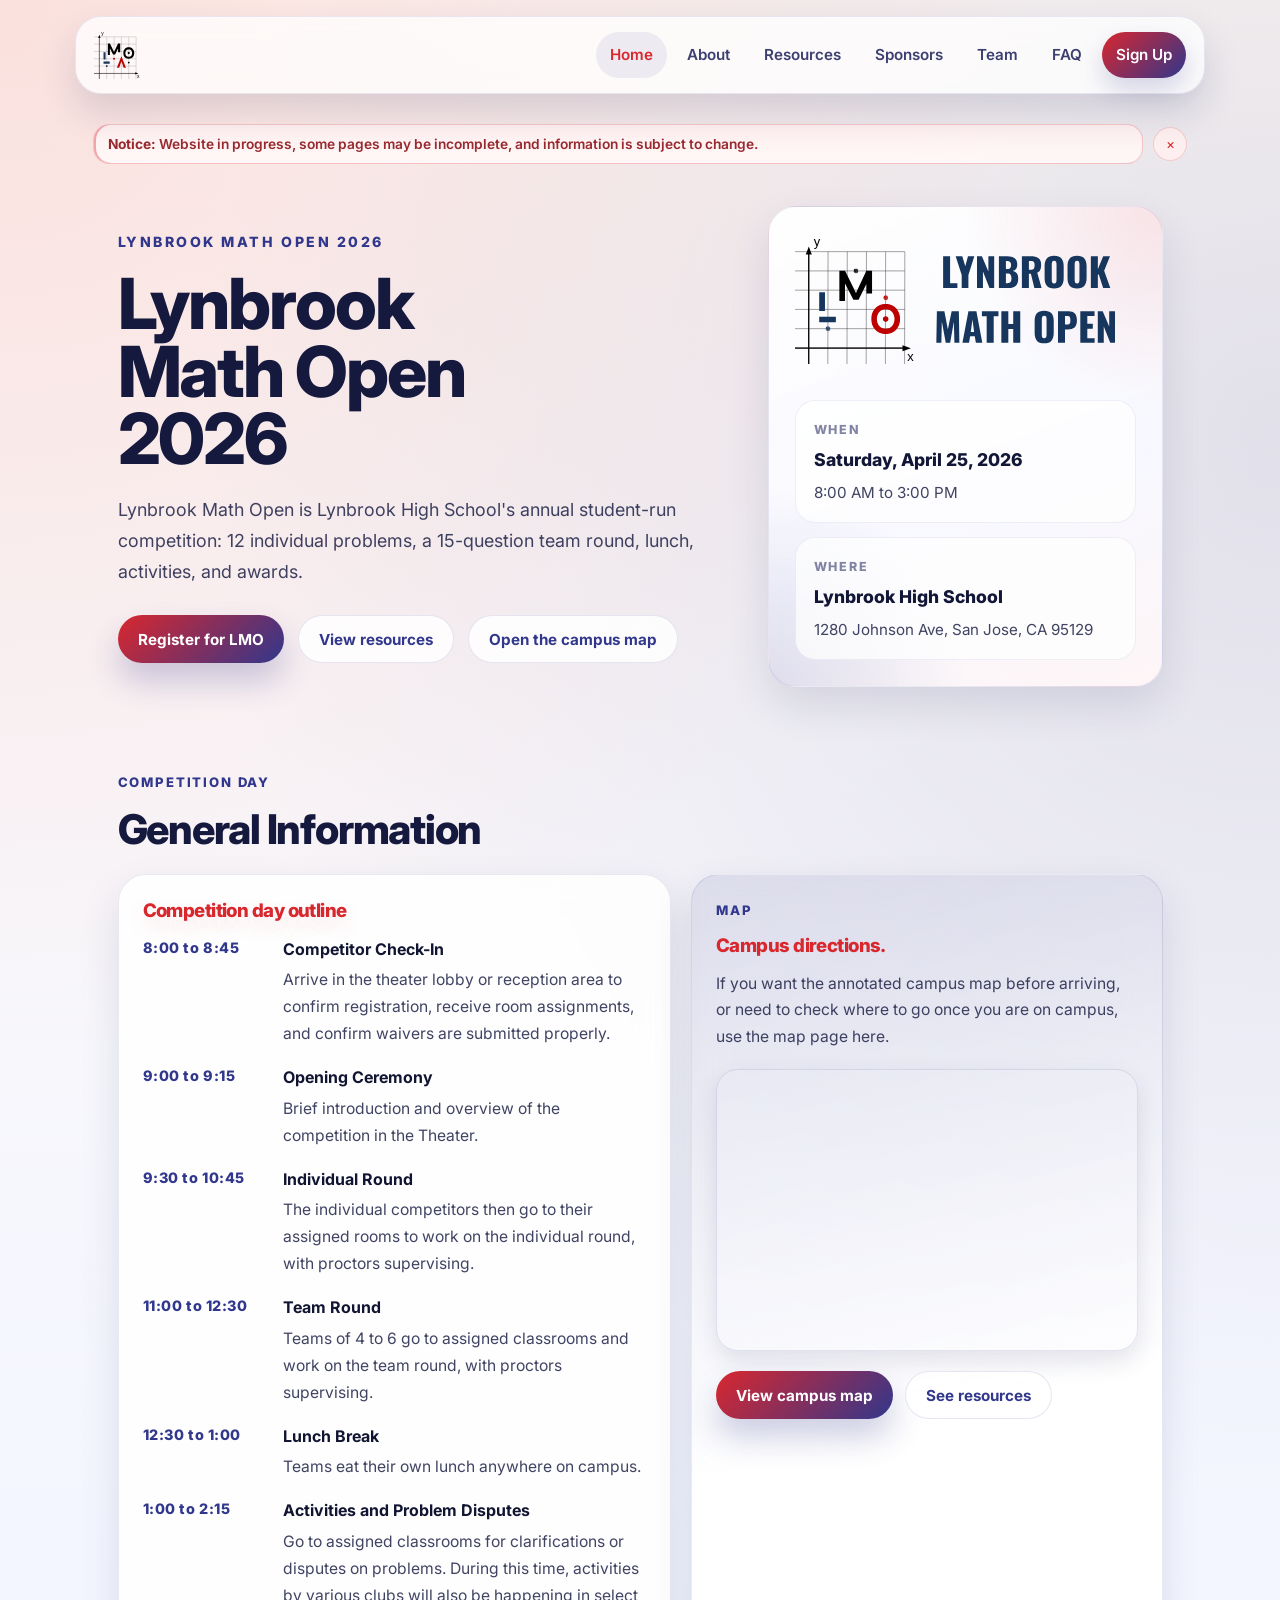
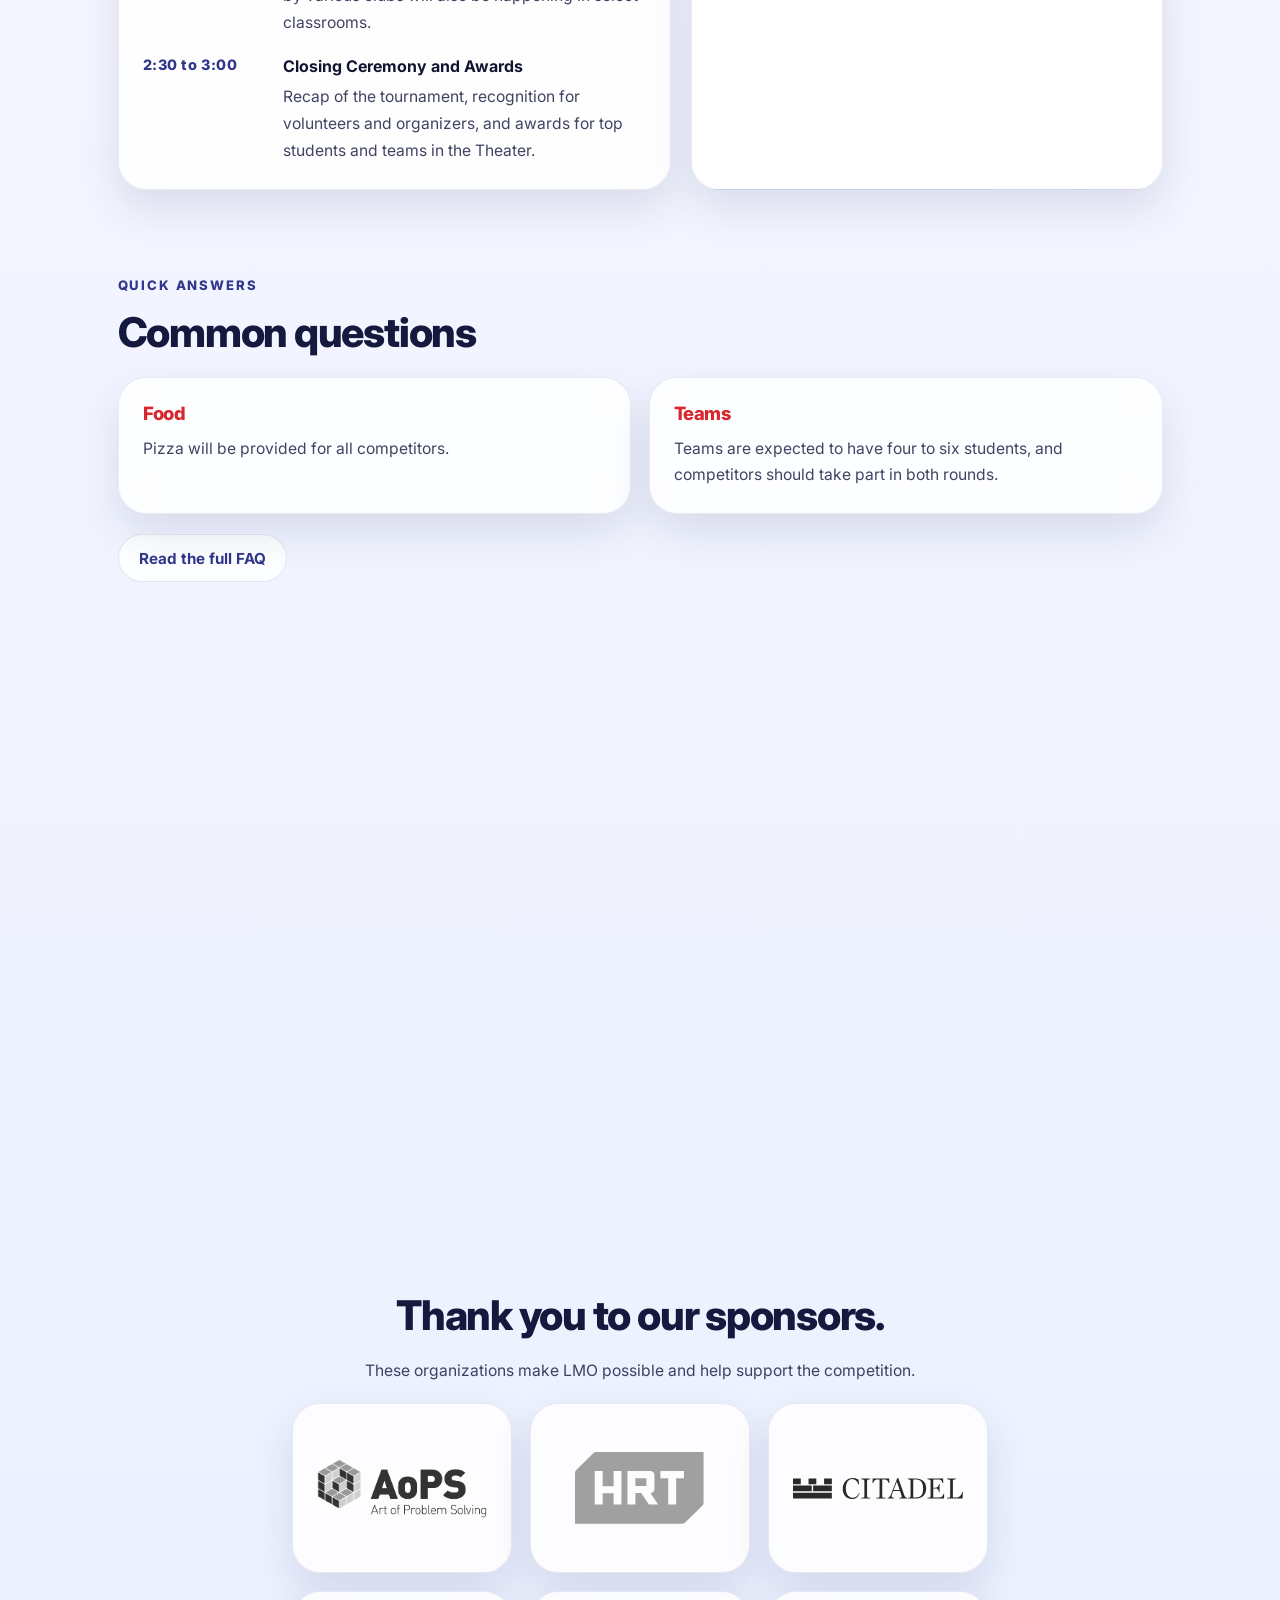
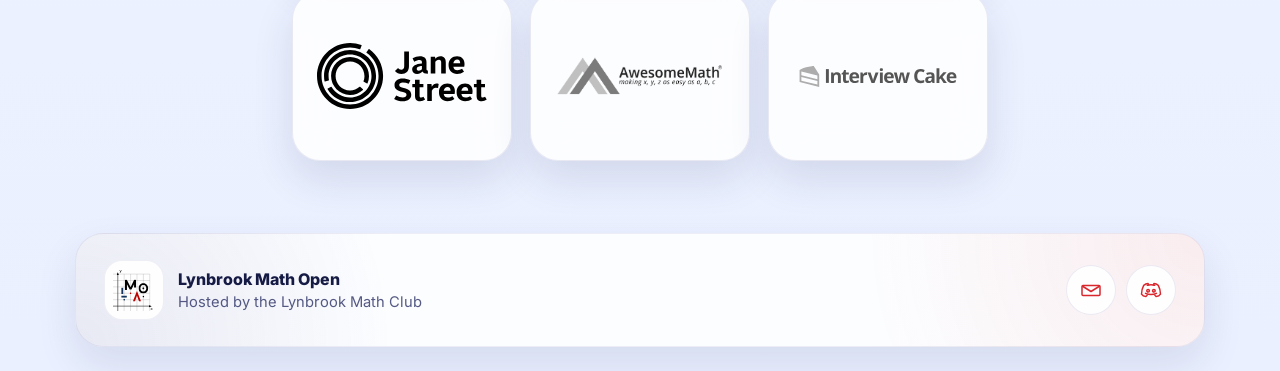
==== index.html @ c4dc7a59 "feat: improve sponsors formatting" ====
<!DOCTYPE html>
<html lang="en">

<head>
    <meta charset="UTF-8" />
    <meta name="viewport" content="width=device-width, initial-scale=1.0" />
    <title>Lynbrook Math Open</title>
    <link rel="icon" type="image/png" href="/assets/favicon.png" />
    <link rel="icon" type="image/svg+xml" href="/assets/favicon.svg" />
    <link href="https://fonts.googleapis.com/css2?family=Inter:wght@400;500;600;700;800&display=swap" rel="stylesheet">
    <link rel="stylesheet" href="/style.css">
    <script defer src="/assets/navbar.js"></script>
    <script defer src="/assets/hide_dev_banners.js"></script>
    <script defer src="/assets/footer.js"></script>
    <script defer src="/sponsors/sponsors.js"></script>
    <script defer src="/home.js"></script>
    <style>
        .home-scroll-backdrop {
            position: fixed;
            inset: 0;
            z-index: -1;
            pointer-events: none;
            background:
                radial-gradient(circle at 18% 18%, rgba(255, 190, 190, 0.82), transparent 30%),
                radial-gradient(circle at 84% 12%, rgba(176, 191, 255, 0.84), transparent 34%),
                linear-gradient(180deg, #fff3ec 0%, #ebefff 54%, #e0e8ff 100%);
            opacity: 0;
            transition: opacity 0.32s ease;
        }

        body.home-sponsor-mode .home-scroll-backdrop {
            opacity: 1;
        }

        .home-main {
            display: flex;
            flex-direction: column;
            gap: clamp(42px, 7vw, 84px);
            padding-top: 28px;
        }

        .home-hero {
            display: grid;
            grid-template-columns: minmax(0, 1.3fr) minmax(300px, 0.82fr);
            gap: 24px;
            align-items: stretch;
        }

        .home-hero-copy {
            padding: clamp(12px, 3vw, 24px) 0;
        }

        .home-kicker {
            margin: 0 0 16px;
            font-size: 0.88rem;
            font-weight: 800;
            letter-spacing: 0.18em;
            text-transform: uppercase;
            color: var(--accent-blue);
        }

        .home-title {
            max-width: 10ch;
            font-size: 4.4rem;
            line-height: 0.96;
            margin: 0;
            color: #15193e;
            text-shadow: none;
        }

        .home-lead {
            max-width: 640px;
            margin: 22px 0 0;
            font-size: clamp(1.02rem, 1.4vw, 1.12rem);
            line-height: 1.72;
        }

        .home-cta-row {
            display: flex;
            flex-wrap: wrap;
            gap: 14px;
            margin-top: 28px;
        }

        .home-hero-panel {
            display: flex;
            flex-direction: column;
            gap: 22px;
            justify-content: space-between;
            padding: 26px;
            background:
                radial-gradient(circle at top right, rgba(217, 39, 46, 0.12), transparent 32%),
                radial-gradient(circle at bottom left, rgba(49, 55, 140, 0.14), transparent 32%),
                linear-gradient(160deg, rgba(255, 255, 255, 0.95) 0%, rgba(248, 249, 255, 0.96) 62%, rgba(255, 246, 246, 0.96) 100%);
        }

        .home-mark {
            width: min(100%, 320px);
            height: auto;
            display: block;
        }

        .home-meta-grid {
            display: grid;
            grid-template-columns: 1fr;
            gap: 14px;
        }

        .home-meta-card {
            padding: 18px 18px 16px;
            border-radius: 20px;
            background: rgba(255, 255, 255, 0.74);
            border: 1px solid rgba(49, 55, 140, 0.08);
        }

        .home-meta-label {
            margin: 0 0 8px;
            font-size: 0.78rem;
            font-weight: 800;
            letter-spacing: 0.14em;
            text-transform: uppercase;
            color: rgba(33, 38, 93, 0.56);
        }

        .home-meta-value {
            margin: 0;
            font-size: 1.1rem;
            font-weight: 800;
            line-height: 1.35;
            color: #131737;
        }

        .home-meta-subtle {
            margin: 8px 0 0;
            font-size: 0.95rem;
        }

        .home-section {
            display: flex;
            flex-direction: column;
            gap: 20px;
        }

        .home-section h2 {
            font-size: clamp(1.8rem, 3.2vw, 2.6rem);
            color: #14193d;
            text-shadow: none;
        }

        .home-faq-grid {
            display: grid;
            grid-template-columns: repeat(auto-fit, minmax(240px, 1fr));
            gap: 18px;
        }

        .home-faq-card {
            height: 100%;
        }

        .home-faq-card h3 {
            margin: 0 0 12px;
            font-size: 1.15rem;
            color: var(--accent-red);
            text-shadow: none;
        }

        .home-faq-card p {
            margin: 0;
        }

        .home-day-layout {
            display: grid;
            grid-template-columns: minmax(0, 1.08fr) minmax(280px, 0.92fr);
            gap: 20px;
        }

        .home-schedule-card ul {
            list-style: none;
            padding: 0;
            margin: 0;
            display: flex;
            flex-direction: column;
            gap: 16px;
        }

        .home-schedule-card h3,
        .home-map-card h3 {
            margin: 0 0 14px;
        }

        .home-schedule-card li {
            display: grid;
            grid-template-columns: minmax(92px, 124px) 1fr;
            gap: 16px;
            align-items: start;
            margin: 0;
        }

        .home-schedule-time {
            font-size: 0.9rem;
            font-weight: 800;
            letter-spacing: 0.04em;
            color: var(--accent-blue);
        }

        .home-schedule-event {
            display: flex;
            flex-direction: column;
            gap: 4px;
        }

        .home-schedule-event strong {
            color: #111531;
            font-size: 1rem;
        }

        .home-map-card {
            background: var(--accent-blue-surface);
        }

        .home-map-card h3,
        .home-sponsor-panel h2 {
            text-shadow: none;
        }

        .home-map-card p,
        .home-sponsor-panel p {
            margin: 0;
        }

        .home-map-card .section-eyebrow,
        .home-schedule-card .section-eyebrow {
            margin-bottom: 12px;
        }

        .home-map-actions {
            display: flex;
            flex-wrap: wrap;
            gap: 12px;
            margin-top: 20px;
        }

        .home-map-embed {
            margin-top: 18px;
            border-radius: 22px;
            overflow: hidden;
            border: 1px solid rgba(49, 55, 140, 0.12);
            box-shadow: 0 10px 24px rgba(31, 36, 86, 0.12);
        }

        .home-map-embed iframe {
            width: 100%;
            height: 280px;
            border: 0;
            display: block;
        }

        .home-sponsor-panel {
            display: flex;
            flex-direction: column;
            gap: 18px;
        }

        .home-sponsor-copy {
            width: 100%;
            max-width: 720px;
            align-self: center;
            text-align: center;
        }

        .home-sponsor-spacer {
            height: 60vh;
        }

        .home-sponsor-panel .sponsor-logo-grid {
            --sponsor-logo-card-width: 220px;
        }

        .home-sponsor-panel .sponsor-logo-card {
            width: min(100%, var(--sponsor-logo-card-width));
        }

        @media (max-width: 980px) {

            .home-hero,
            .home-day-layout {
                grid-template-columns: 1fr;
            }

            .home-faq-grid {
                grid-template-columns: repeat(auto-fit, minmax(220px, 1fr));
            }
        }

        @media (max-width: 640px) {
            .home-scroll-backdrop {
                background:
                    radial-gradient(circle at 14% 8%, rgba(255, 196, 196, 0.58), transparent 24%),
                    radial-gradient(circle at 88% 10%, rgba(188, 200, 255, 0.6), transparent 26%),
                    linear-gradient(180deg, #fff8f3 0%, #eff2ff 56%, #e5ecff 100%);
            }

            .home-main {
                gap: 42px;
            }

            .home-title {
                font-size: 3.1rem;
            }

            .home-schedule-card li {
                grid-template-columns: 1fr;
                gap: 6px;
            }
        }
    </style>
</head>

<body>
    <div class="home-scroll-backdrop"></div>
    <div id="site-navbar"></div>

    <main class="main-text home-main">
        <section class="home-hero">
            <div class="home-hero-copy">
                <p class="home-kicker">Lynbrook Math Open 2026</p>
                <h1 id="home-title" class="home-title">Lynbrook Math Open 2026</h1>
                <p class="home-lead">
                    Lynbrook Math Open is Lynbrook High School's annual student-run competition: 12 individual
                    problems, a 15-question team round, lunch, activities, and awards.
                </p>
                <div class="home-cta-row">
                    <a class="button-link button-link--primary" href="/signup/">Register for LMO</a>
                    <a class="button-link button-link--secondary" href="/resources/">View resources</a>
                    <a class="button-link button-link--secondary" href="/map/">Open the campus map</a>
                </div>
            </div>

            <aside class="home-hero-panel hover-card">
                <img class="home-mark" src="/assets/banner.svg" alt="Lynbrook Math Open">
                <div class="home-meta-grid">
                    <section class="home-meta-card">
                        <p class="home-meta-label">When</p>
                        <p class="home-meta-value">Saturday, April 25, 2026</p>
                        <p class="home-meta-subtle">8:00 AM to 3:00 PM</p>
                    </section>
                    <section class="home-meta-card">
                        <p class="home-meta-label">Where</p>
                        <p class="home-meta-value">Lynbrook High School</p>
                        <p class="home-meta-subtle">1280 Johnson Ave, San Jose, CA 95129</p>
                    </section>
                </div>
            </aside>
        </section>

        <section class="home-section">
            <div>
                <p class="section-eyebrow">Competition Day</p>
                <h2 id="home-day-title">General Information</h2>
            </div>
            <div class="home-day-layout">
                <article class="home-schedule-card hover-card">
                    <h3>Competition day outline</h3>
                    <ul>
                        <li>
                            <span class="home-schedule-time">8:00 to 8:45</span>
                            <span class="home-schedule-event">
                                <strong>Competitor Check-In</strong>
                                <span>Arrive in the theater lobby or reception area to confirm registration, receive
                                    room assignments, and confirm waivers are submitted properly.</span>
                            </span>
                        </li>
                        <li>
                            <span class="home-schedule-time">9:00 to 9:15</span>
                            <span class="home-schedule-event">
                                <strong>Opening Ceremony</strong>
                                <span>Brief introduction and overview of the competition in the Theater.</span>
                            </span>
                        </li>
                        <li>
                            <span class="home-schedule-time">9:30 to 10:45</span>
                            <span class="home-schedule-event">
                                <strong>Individual Round</strong>
                                <span>The individual competitors then go to their assigned rooms to work on the
                                    individual round, with proctors supervising.</span>
                            </span>
                        </li>
                        <li>
                            <span class="home-schedule-time">11:00 to 12:30</span>
                            <span class="home-schedule-event">
                                <strong>Team Round</strong>
                                <span>Teams of 4 to 6 go to assigned classrooms and work on the team round, with
                                    proctors supervising.</span>
                            </span>
                        </li>
                        <li>
                            <span class="home-schedule-time">12:30 to 1:00</span>
                            <span class="home-schedule-event">
                                <strong>Lunch Break</strong>
                                <span>Teams eat their own lunch anywhere on campus.</span>
                            </span>
                        </li>
                        <li>
                            <span class="home-schedule-time">1:00 to 2:15</span>
                            <span class="home-schedule-event">
                                <strong>Activities and Problem Disputes</strong>
                                <span>Go to assigned classrooms for clarifications or disputes on problems. During this
                                    time, activities by various clubs will also be happening in select
                                    classrooms.</span>
                            </span>
                        </li>
                        <li>
                            <span class="home-schedule-time">2:30 to 3:00</span>
                            <span class="home-schedule-event">
                                <strong>Closing Ceremony and Awards</strong>
                                <span>Recap of the tournament, recognition for volunteers and organizers, and awards
                                    for top students and teams in the Theater.</span>
                            </span>
                        </li>
                    </ul>
                </article>

                <article class="home-map-card hover-card">
                    <p class="section-eyebrow">Map</p>
                    <h3>Campus directions.</h3>
                    <p>
                        If you want the annotated campus map before arriving, or need to check where to go once you are
                        on campus, use the map page here.
                    </p>
                    <div class="home-map-embed">
                        <iframe title="Google Maps view of Lynbrook High School"
                            src="https://www.google.com/maps?q=Lynbrook%20High%20School%201280%20Johnson%20Ave%20San%20Jose%20CA%2095129&z=16&output=embed"
                            loading="lazy" referrerpolicy="no-referrer-when-downgrade"></iframe>
                    </div>
                    <div class="home-map-actions">
                        <a class="button-link button-link--primary" href="/map/">View campus map</a>
                        <a class="button-link button-link--secondary" href="/resources/">See resources</a>
                    </div>
                </article>
            </div>
        </section>

        <section class="home-section">
            <div>
                <p class="section-eyebrow">Quick Answers</p>
                <h2 id="home-faq-title">Common questions</h2>
            </div>
            <div class="home-faq-grid">
                <article class="home-faq-card hover-card">
                    <h3>Food</h3>
                    <p>Pizza will be provided for all competitors.</p>
                </article>
                <article class="home-faq-card hover-card">
                    <h3>Teams</h3>
                    <p>Teams are expected to have four to six students, and competitors should take part in both
                        rounds.</p>
                </article>
            </div>
            <div>
                <a class="button-link button-link--secondary" href="/faq/">Read the full FAQ</a>
            </div>
        </section>

        <div class="home-sponsor-spacer"></div>

        <section id="sponsors-thanks" class="home-section home-sponsor-panel" style="justify-content: center;">
            <div class="home-sponsor-heading" style="text-align: center;">
                <!-- <p class="section-eyebrow">Sponsors</p> -->
                <h2 id="home-sponsors-title">Thank you to our sponsors.</h2>
            </div>
            <p class="home-sponsor-copy" style="text-align: center;">
                These organizations make LMO possible and help support the competition.
            </p>
            <div class="home-sponsor-grid-shell">
                <div id="home-sponsors-grid" class="sponsor-logo-grid" data-sponsor-view="logo"
                    data-sponsor-tone="mono">
                    <p class="sponsor-loading">Loading sponsors...</p>
                </div>
            </div>
        </section>
    </main>

    <div id="site-footer"></div>
</body>

</html>
---- style.css ----
:root {
    --page-width: 1130px;
    --page-shell-width: 1045px;
    --nav-height: 78px;
    --body-copy-color: rgba(28, 31, 68, 0.84);
    --body-copy-size: 0.98rem;
    --body-copy-line-height: 1.72;
    --accent-red: #d9272e;
    --accent-red-strong: #b71820;
    --accent-blue: #31378c;
    --accent-blue-deep: #21265d;
    --accent-red-surface: linear-gradient(165deg, rgba(217, 39, 46, 0.09) 0%, rgba(255, 255, 255, 0.95) 58%);
    --accent-blue-surface: linear-gradient(165deg, rgba(49, 55, 140, 0.1) 0%, rgba(255, 255, 255, 0.97) 60%);
    --surface-card: rgba(255, 255, 255, 0.86);
    --surface-strong: rgba(255, 255, 255, 0.93);
    --surface-shell: rgba(255, 255, 255, 0.58);
    --surface-border: rgba(49, 55, 140, 0.1);
    --soft-shadow: 0 18px 48px rgba(30, 35, 80, 0.12);
    --card-shadow: 0 18px 40px rgba(35, 40, 90, 0.12);
    --card-shadow-hover: 0 24px 48px rgba(35, 40, 90, 0.18);
    --accent-title-shadow: 0 8px 22px rgba(217, 39, 46, 0.16);
}

html,
body {
    min-height: 100%;
    margin: 0;
}

html {
    scroll-behavior: smooth;
}

body {
    font-family: "Inter", "Segoe UI Variable", "Segoe UI", sans-serif;
    background:
        radial-gradient(circle at 0% 0%, rgba(217, 39, 46, 0.12), transparent 28%),
        radial-gradient(circle at 100% 12%, rgba(49, 55, 140, 0.13), transparent 32%),
        linear-gradient(180deg, #fffaf5 0%, #f4f6ff 42%, #eaf0ff 100%);
    color: var(--body-copy-color);
    padding: 0;
    font-size: 16px;
    display: flex;
    flex-direction: column;
    overscroll-behavior-y: none;
    position: relative;
}

*,
*::before,
*::after {
    box-sizing: border-box;
}

img {
    max-width: 100%;
}

h1,
h2,
h3 {
    margin: 0;
    letter-spacing: -0.03em;
}

h1 {
    color: var(--accent-red);
    font-weight: 800;
    text-shadow: var(--accent-title-shadow);
}

h2,
h3 {
    color: var(--accent-red);
    font-weight: 800;
    text-shadow: var(--accent-title-shadow);
}

p,
li {
    color: var(--body-copy-color);
    font-size: var(--body-copy-size);
    line-height: var(--body-copy-line-height);
}

a {
    color: inherit;
}

a.boldlink {
    color: var(--accent-blue);
    font-weight: 700;
    text-decoration: none;
    border-bottom: 1px solid rgba(49, 55, 140, 0.26);
    padding-bottom: 2px;
    transition: color 0.22s ease, border-bottom-color 0.22s ease;
}

a.boldlink:hover {
    color: var(--accent-red);
    border-bottom-color: rgba(217, 39, 46, 0.4);
}

.page-title-text {
    font-size: 3.5rem;
    font-weight: 800;
    line-height: 0.98;
    margin: 0;
    text-shadow: var(--accent-title-shadow);
}

.page-title-header {
    width: min(var(--page-shell-width), calc(100% - 56px));
    margin: 22px auto 0;
    padding: clamp(36px, 7vw, 68px);
    border-radius: 34px;
    border: 1px solid rgba(49, 55, 140, 0.08);
    background:
        radial-gradient(circle at top right, rgba(217, 39, 46, 0.12), transparent 32%),
        radial-gradient(circle at bottom left, rgba(49, 55, 140, 0.12), transparent 30%),
        linear-gradient(160deg, rgba(255, 255, 255, 0.94) 0%, rgba(248, 249, 255, 0.96) 58%, rgba(255, 247, 247, 0.96) 100%);
    box-shadow: var(--soft-shadow);
}

.container {
    width: 100%;
    margin: 0 auto;
    padding: clamp(24px, 4vw, 40px);
    border-radius: 34px;
    background: var(--surface-shell);
    border: 1px solid rgba(49, 55, 140, 0.08);
    box-shadow: var(--soft-shadow);
}

.hover-card {
    background: var(--surface-card);
    border-radius: 28px;
    padding: 24px;
    border: 1px solid var(--surface-border);
    box-shadow: var(--card-shadow);
    -webkit-backdrop-filter: blur(16px);
    backdrop-filter: blur(16px);
    transition:
        transform 0.28s cubic-bezier(0.22, 1, 0.36, 1),
        box-shadow 0.28s ease,
        border-color 0.28s ease;
}

.hover-card:hover {
    transform: translateY(-4px);
    border-color: rgba(49, 55, 140, 0.16);
    box-shadow: var(--card-shadow-hover);
}

.simple-card {
    background: var(--surface-strong);
    border-radius: 28px;
    border: 1px solid rgba(49, 55, 140, 0.1);
    padding: 28px;
    box-shadow: var(--card-shadow);
}

.section {
    padding: 40px 20px;
}

.main {
    background: rgba(255, 255, 255, 0.56);
    display: flex;
    align-items: center;
    justify-content: center;
    padding: 2%;
    margin-left: auto;
    margin-right: auto;
    width: min(960px, calc(100% - 32px));
    flex: 1;
    border-radius: 34px;
    border: 1px solid rgba(49, 55, 140, 0.08);
    box-shadow: var(--soft-shadow);
}

.title {
    color: var(--accent-blue);
    font-size: 20px;
    font-weight: 800;
    letter-spacing: -0.5px;
}

.textbox,
.imagebox {
    flex: 1;
}

.textbox {
    background-color: rgba(255, 255, 255, 0.88);
    text-align: center;
    padding: 5%;
    margin: 10px;
    border-radius: 28px;
    border: 1px solid rgba(49, 55, 140, 0.08);
}

.button-link {
    display: inline-flex;
    align-items: center;
    justify-content: center;
    min-height: 48px;
    padding: 12px 20px;
    border-radius: 999px;
    font-size: 0.95rem;
    font-weight: 700;
    text-decoration: none;
    transition:
        transform 0.22s ease,
        border-color 0.22s ease,
        box-shadow 0.22s ease,
        background-color 0.22s ease,
        color 0.22s ease;
}

.button-link:hover {
    transform: translateY(-2px);
}

.button-link--primary {
    color: #ffffff;
    background: linear-gradient(135deg, var(--accent-red) 0%, var(--accent-blue) 100%);
    box-shadow: 0 18px 32px rgba(49, 55, 140, 0.24);
}

.button-link--primary:hover {
    box-shadow: 0 22px 38px rgba(49, 55, 140, 0.28);
}

.button-link--secondary {
    color: var(--accent-blue);
    background: rgba(255, 255, 255, 0.85);
    border: 1px solid rgba(49, 55, 140, 0.12);
}

.button-link--secondary:hover {
    color: var(--accent-red);
    border-color: rgba(217, 39, 46, 0.18);
    box-shadow: 0 14px 28px rgba(49, 55, 140, 0.12);
}

.section-eyebrow {
    margin: 0 0 10px;
    font-size: 0.82rem;
    font-weight: 800;
    letter-spacing: 0.14em;
    text-transform: uppercase;
    color: var(--accent-blue);
}

.dev-banner {
    width: min(var(--page-width), calc(100% - 44px));
    margin: 0 auto;
    display: flex;
    align-items: center;
    flex-wrap: nowrap;
    gap: 10px;
    padding: 8px 18px 14px;
    color: rgba(143, 24, 30, 0.92);
    font-size: 0.86rem;
}

.dev-banner-text {
    min-width: 0;
    flex: 1 1 auto;
    padding: 11px 14px;
    border: 1px solid rgba(217, 39, 46, 0.24);
    border-radius: 16px;
    background: linear-gradient(180deg, rgba(255, 240, 240, 0.95), rgba(255, 248, 248, 0.95));
    box-shadow: inset 2px 0 0 rgba(217, 39, 46, 0.38);
    font-weight: 600;
    font-size: clamp(0.68rem, 0.76rem + 0.14vw, 0.86rem);
    white-space: nowrap;
    overflow: hidden;
    text-overflow: ellipsis;
}

.dev-banner-close {
    display: inline-flex;
    align-items: center;
    justify-content: center;
    flex: 0 0 auto;
    width: 34px;
    height: 34px;
    border-radius: 999px;
    color: var(--accent-red);
    background: rgba(255, 240, 240, 0.88);
    border: 1px solid rgba(217, 39, 46, 0.18);
    cursor: pointer;
    user-select: none;
    -webkit-user-select: none;
    transition: background-color 0.22s ease, color 0.22s ease;
}

.dev-banner-close:hover,
.dev-banner-close:focus {
    color: #ffffff;
    background: var(--accent-red);
    border-color: var(--accent-red);
    outline: none;
}

.navbar {
    position: fixed;
    top: 16px;
    left: 50%;
    transform: translateX(-50%);
    z-index: 9999;
    width: min(var(--page-width), calc(100% - 24px));
    min-height: var(--nav-height);
    padding: 14px 18px;
    display: flex;
    align-items: center;
    gap: 18px;
    border-radius: 26px;
    border: 1px solid rgba(49, 55, 140, 0.1);
    background: rgba(255, 255, 255, 0.76);
    -webkit-backdrop-filter: blur(16px);
    backdrop-filter: blur(16px);
    box-shadow: 0 18px 36px rgba(31, 36, 86, 0.14);
}

.nav-filler {
    height: calc(var(--nav-height) + 38px);
}

.logo {
    display: inline-flex;
    align-items: center;
    text-decoration: none;
}

.logo img {
    height: 48px;
    display: block;
}

.nav-toggle {
    display: none;
    margin-left: auto;
    padding: 10px 12px;
    border: 1px solid rgba(49, 55, 140, 0.1);
    border-radius: 999px;
    background: rgba(255, 255, 255, 0.9);
    color: var(--accent-blue);
    font: inherit;
    font-size: 0.92rem;
    font-weight: 700;
    cursor: pointer;
}

.nav-toggle svg {
    width: 20px;
    height: 20px;
    display: block;
    stroke: currentColor;
    stroke-width: 2;
    stroke-linecap: round;
}

.nav-toggle-label {
    display: none;
}

.nav-links {
    list-style: none;
    display: flex;
    align-items: center;
    gap: 6px;
    padding: 0;
    margin: 0 0 0 auto;
}

.nav-links li {
    display: flex;
    align-items: center;
}

.nav-links a {
    display: inline-flex;
    align-items: center;
    justify-content: center;
    min-height: 42px;
    padding: 10px 14px;
    text-align: center;
    text-decoration: none;
    color: rgba(33, 38, 93, 0.88);
    font-size: 0.95rem;
    font-weight: 600;
    border-radius: 999px;
    transition: background-color 0.22s ease, color 0.22s ease, transform 0.22s ease;
}

.nav-links a:hover,
.nav-links a.current {
    background: rgba(49, 55, 140, 0.08);
    color: var(--accent-red);
}

.nav-links a.signup {
    color: #ffffff;
    background: linear-gradient(135deg, var(--accent-red) 0%, var(--accent-blue) 100%);
    box-shadow: 0 12px 26px rgba(49, 55, 140, 0.2);
}

.nav-links a.signup:hover,
.nav-links a.signup.current {
    transform: translateY(-1px);
    background: linear-gradient(135deg, var(--accent-red-strong) 0%, var(--accent-blue-deep) 100%);
    color: #ffffff;
}

.main-text {
    flex: 1;
    width: min(var(--page-shell-width), calc(100% - 56px));
    margin: 0 auto;
    padding: 22px 0 72px;
}

.sponsor-loading {
    margin: 0;
}

.sponsor-logo-grid {
    --sponsor-logo-card-width: 170px;
    --sponsor-logo-gap: 18px;
    display: flex;
    flex-direction: column;
    align-items: center;
    gap: var(--sponsor-logo-gap);
    width: 100%;
}

.sponsor-logo-row {
    display: flex;
    justify-content: center;
    gap: var(--sponsor-logo-gap);
    width: 100%;
}

.sponsor-logo-card {
    width: min(100%, var(--sponsor-logo-card-width));
    flex: 0 1 var(--sponsor-logo-card-width);
    min-height: 170px;
    display: flex;
    flex-direction: column;
    align-items: center;
    justify-content: center;
    gap: 14px;
    text-align: center;
    text-decoration: none;
}

.sponsor-logo-card--mono img {
    filter: grayscale(1);
    transition: filter 0.3s ease, transform 0.3s ease;
}

.sponsor-logo-card--mono:hover img {
    filter: grayscale(0);
    transform: scale(1.01);
}

.sponsor-logo {
    width: min(100%, 180px);
    max-height: 72px;
    object-fit: contain;
}

.sponsor-logo-name {
    font-size: 0.95rem;
    font-weight: 700;
    color: #14193d;
}

.sponsor-card {
    display: grid;
    grid-template-columns: minmax(150px, 220px) minmax(0, 1fr);
    gap: 22px;
    align-items: center;
}

.sponsor-card-media {
    display: flex;
    align-items: center;
    justify-content: center;
    padding: 10px;
}

.sponsor-card-body {
    display: flex;
    flex-direction: column;
    align-items: flex-start;
    gap: 12px;
    min-width: 0;
}

.sponsor-card h3 {
    font-size: 1.35rem;
    color: var(--accent-red);
    text-shadow: none;
}

.sponsor-tagline {
    margin: 0;
}

.sponsor-card a {
    color: var(--accent-blue);
    font-size: 0.95rem;
    font-weight: 700;
    text-decoration: none;
    border-bottom: 1px solid rgba(49, 55, 140, 0.24);
    padding-bottom: 2px;
    transition: color 0.22s ease, border-bottom-color 0.22s ease;
}

.sponsor-card a:hover {
    color: var(--accent-red);
    border-bottom-color: rgba(217, 39, 46, 0.4);
}

.info-page {
    width: min(940px, 100%);
    margin: 0 auto;
}

.info-section {
    margin-top: 28px;
    padding-bottom: 24px;
    border-bottom: 1px solid rgba(49, 55, 140, 0.1);
}

.info-section--lead {
    margin-top: 0;
}

.info-section:last-child {
    border-bottom: 0;
    padding-bottom: 0;
}

.info-kicker {
    margin: 0 0 12px;
    font-size: 12px;
    font-weight: 800;
    letter-spacing: 0.14em;
    text-transform: uppercase;
    color: var(--accent-blue);
}

.info-section h2 {
    margin: 0 0 14px;
}

.info-section p {
    margin: 0 0 14px;
}

.info-section p:last-child {
    margin-bottom: 0;
}

.info-list {
    margin: 0;
    padding-left: 22px;
}

.info-list li {
    margin-bottom: 12px;
}

.info-list li:last-child {
    margin-bottom: 0;
}

.info-table-wrap {
    overflow-x: auto;
}

.info-table {
    width: 100%;
    border-collapse: collapse;
}

.info-table th,
.info-table td {
    padding: 14px 0;
    border-bottom: 1px solid rgba(49, 55, 140, 0.08);
    vertical-align: top;
    text-align: left;
    line-height: 1.5;
}

.info-table th {
    width: 180px;
    padding-right: 24px;
    color: var(--accent-red);
    font-weight: 700;
}

.info-table tr:last-child th,
.info-table tr:last-child td {
    border-bottom: 0;
}

.fixed {
    position: fixed;
}

@media (max-width: 820px) {
    .nav-toggle {
        display: inline-flex;
    }

    .nav-links {
        position: absolute;
        top: calc(100% + 10px);
        left: 16px;
        right: 16px;
        margin: 0;
        padding: 14px;
        display: flex;
        flex-direction: column;
        align-items: stretch;
        gap: 8px;
        border-radius: 24px;
        border: 1px solid rgba(49, 55, 140, 0.08);
        background: rgba(255, 255, 255, 0.96);
        box-shadow: 0 18px 36px rgba(31, 36, 86, 0.14);
        opacity: 0;
        visibility: hidden;
        max-height: 0;
        overflow-x: hidden;
        overflow-y: auto;
        overscroll-behavior: contain;
        transform: translateY(-8px);
        transition: opacity 0.22s ease, transform 0.22s ease, max-height 0.28s ease, visibility 0s linear 0.28s;
    }

    .nav-links.is-open {
        opacity: 1;
        visibility: visible;
        max-height: min(420px, calc(100vh - 120px));
        transform: translateY(0);
        transition: opacity 0.22s ease, transform 0.22s ease, max-height 0.28s ease;
    }

    .nav-links li,
    .nav-links a {
        width: 100%;
    }

    .nav-links a {
        justify-content: flex-start;
        padding-left: 16px;
        padding-right: 16px;
    }
}

@media (max-width: 980px) and (max-height: 760px) {
    .nav-links.is-open {
        max-height: calc(100vh - 104px);
    }
}

@media (max-width: 800px) {
    body {
        background:
            radial-gradient(circle at 10% 0%, rgba(217, 39, 46, 0.08), transparent 24%),
            radial-gradient(circle at 100% 10%, rgba(49, 55, 140, 0.09), transparent 26%),
            linear-gradient(180deg, #fffbf7 0%, #f6f7ff 48%, #edf2ff 100%);
    }

    .main-text,
    .page-title-header,
    .dev-banner {
        width: min(100%, calc(100% - 34px));
    }

    .hover-card,
    .simple-card,
    .container {
        border-radius: 24px;
    }

    .hover-card {
        padding: 22px 20px;
    }

    .page-title-header {
        padding: 28px 24px;
    }

    .logo img {
        height: 44px;
    }

    .page-title-text {
        font-size: 2.9rem;
    }

    .sponsor-card {
        grid-template-columns: 1fr;
    }

    .sponsor-card-media {
        padding-bottom: 0;
    }
}

@media (max-width: 560px) {
    body {
        background:
            radial-gradient(circle at 12% 0%, rgba(217, 39, 46, 0.06), transparent 20%),
            radial-gradient(circle at 100% 12%, rgba(49, 55, 140, 0.07), transparent 22%),
            linear-gradient(180deg, #fffcf9 0%, #f8f8ff 52%, #eff3ff 100%);
    }

    .navbar {
        top: 12px;
        width: calc(100% - 16px);
        padding: 12px 14px;
    }

    .nav-filler {
        height: calc(var(--nav-height) + 30px);
    }

    .dev-banner {
        width: min(100%, calc(100% - 28px));
        padding-left: 0;
        padding-right: 0;
    }

    .info-table th,
    .info-table td {
        display: block;
        width: 100%;
        padding: 10px 0;
    }

    .info-table th {
        padding-right: 0;
        border-bottom: 0;
        padding-bottom: 2px;
    }

    .info-table td {
        padding-top: 0;
    }

    .page-title-text {
        font-size: 2.3rem;
    }
}

/* Flatten older page-title headers so signup/team match the newer pages. */
.page-title-header {
    width: min(var(--page-shell-width), calc(100vw - 56px));
    margin: 28px auto 0;
    padding: 4px 0 10px;
    background: transparent;
    border: 0;
    box-shadow: none;
}

.page-title-header::before,
.page-title-header::after {
    content: none;
    display: none;
}

.page-title-text {
    margin: 0;
    font-size: clamp(2.8rem, 7vw, 4.5rem);
    font-weight: 700;
    line-height: 0.95;
    letter-spacing: -0.045em;
    text-transform: none;
    text-shadow: none;
}

.signup-intro.simple-card {
    padding-top: 26px;
}

.signup-intro.simple-card h2 {
    display: none;
}

@media (max-width: 700px) {
    .page-title-header {
        width: min(var(--page-shell-width), calc(100vw - 40px));
        margin-top: 22px;
    }

    .page-title-text {
        font-size: clamp(2.3rem, 11vw, 3.4rem);
    }
}
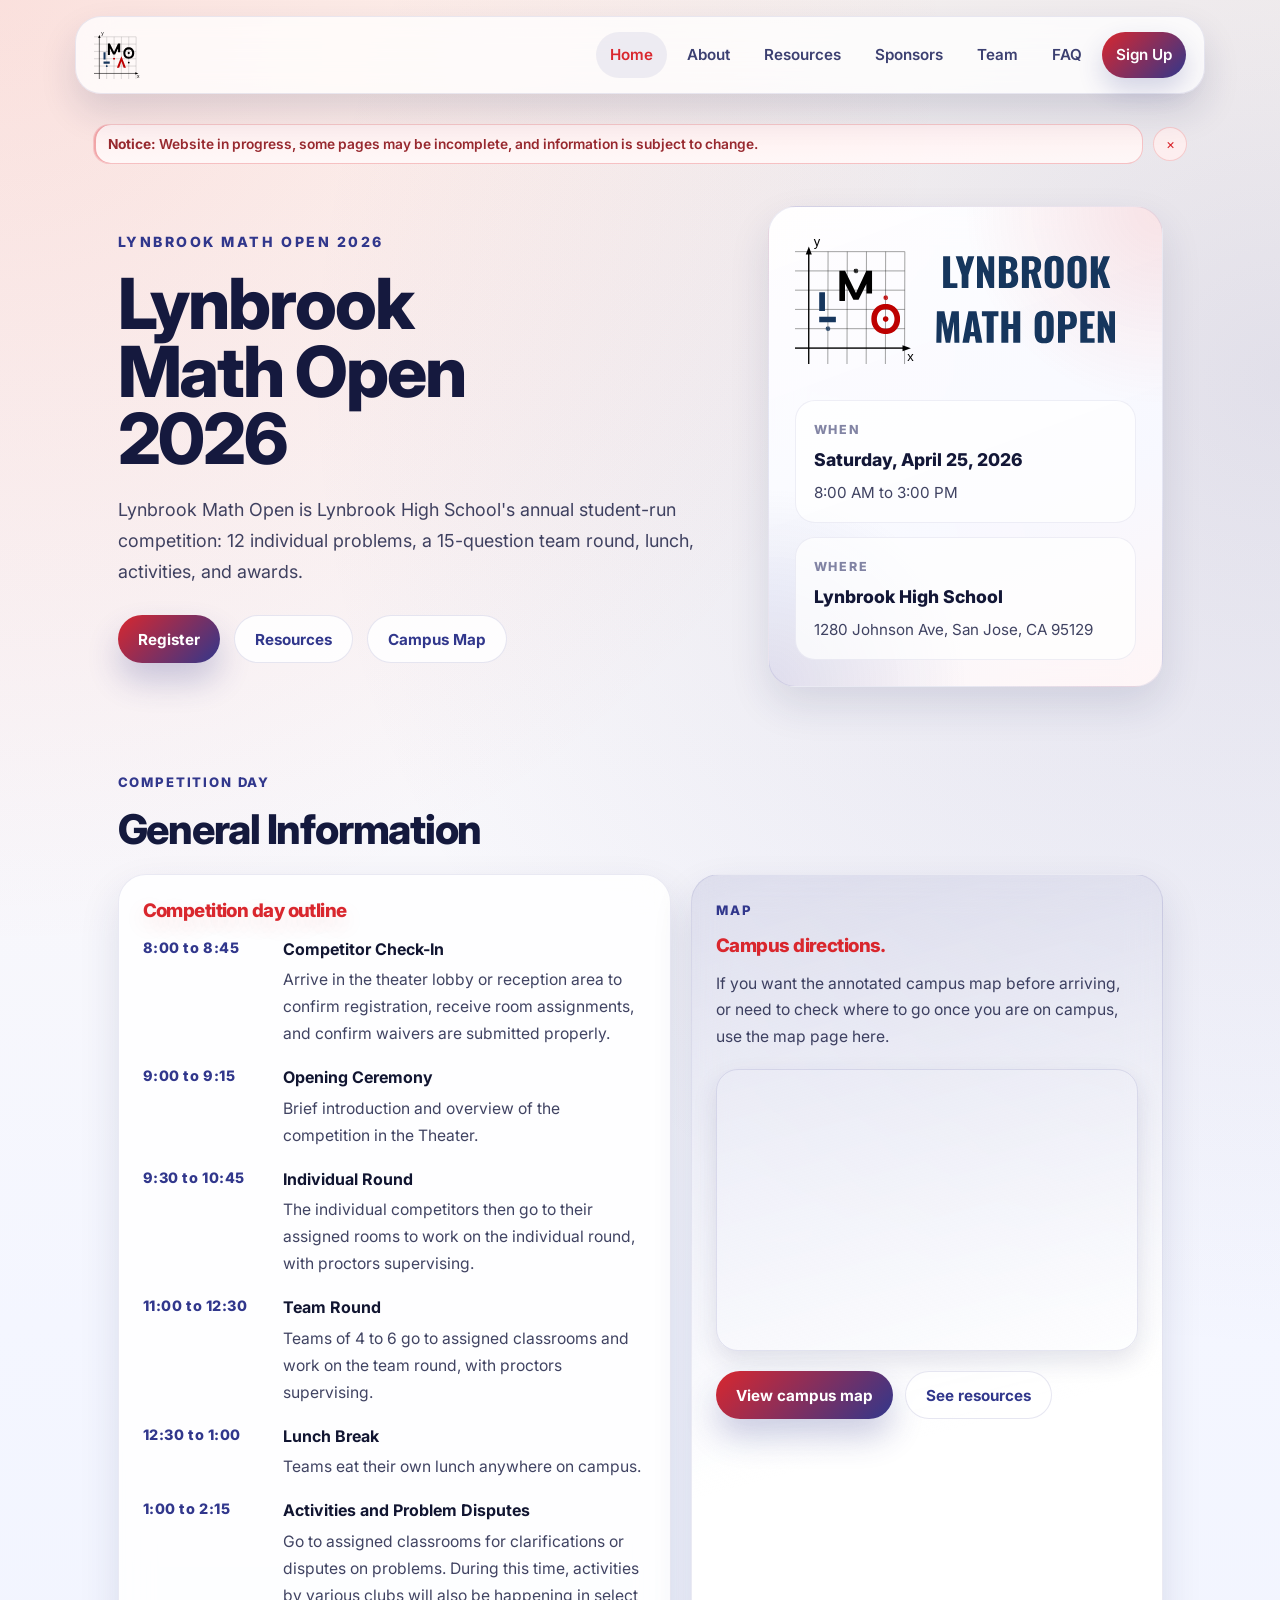
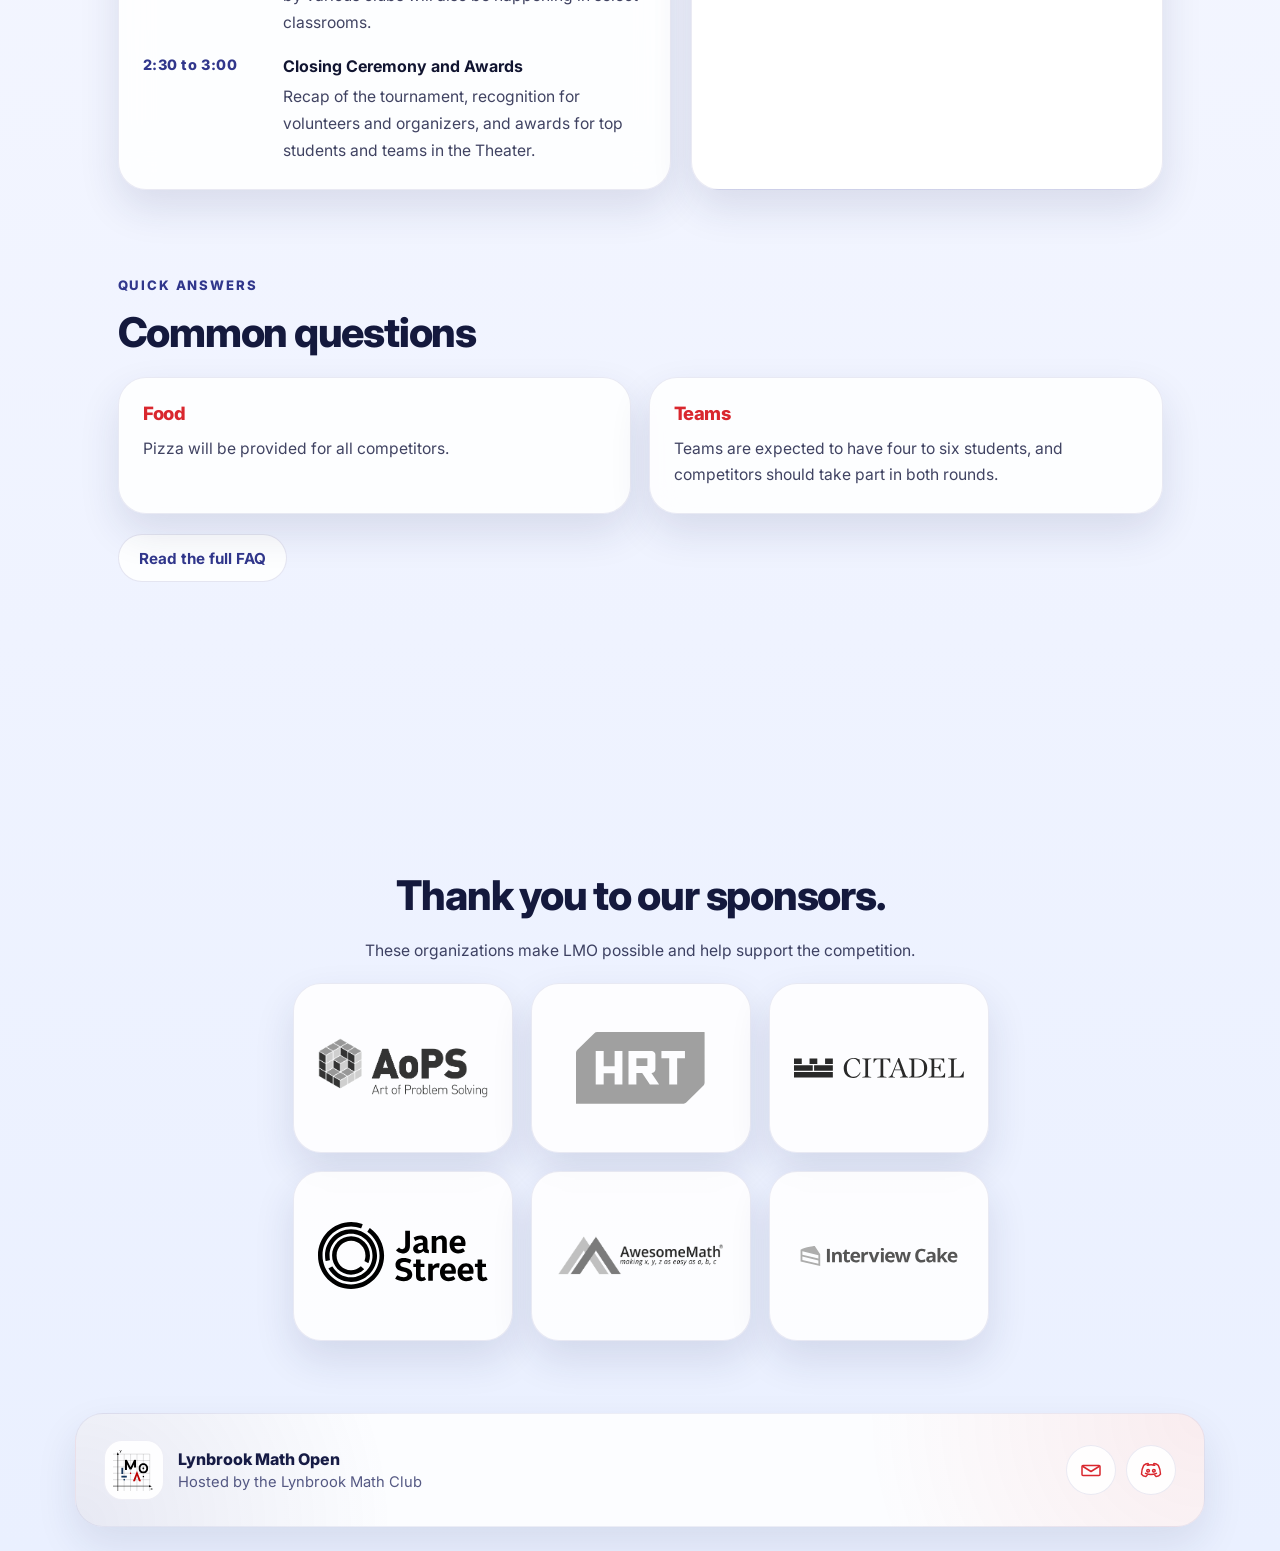
==== commit 299c9704: "feat: add sponsor animation" ====
--- a/index.html
+++ b/index.html
@@ -264,12 +264,6 @@
         .home-sponsor-copy {
             width: 100%;
             max-width: 720px;
-            align-self: center;
-            text-align: center;
-        }
-
-        .home-sponsor-spacer {
-            height: 60vh;
         }
 
         .home-sponsor-panel .sponsor-logo-grid {
@@ -330,9 +324,9 @@
                     problems, a 15-question team round, lunch, activities, and awards.
                 </p>
                 <div class="home-cta-row">
-                    <a class="button-link button-link--primary" href="/signup/">Register for LMO</a>
-                    <a class="button-link button-link--secondary" href="/resources/">View resources</a>
-                    <a class="button-link button-link--secondary" href="/map/">Open the campus map</a>
+                    <a class="button-link button-link--primary" href="/signup/">Register</a>
+                    <a class="button-link button-link--secondary" href="/resources/">Resources</a>
+                    <a class="button-link button-link--secondary" href="/map/">Campus Map</a>
                 </div>
             </div>
 
@@ -461,17 +455,17 @@
             </div>
         </section>
 
-        <div class="home-sponsor-spacer"></div>
-
-        <section id="sponsors-thanks" class="home-section home-sponsor-panel" style="justify-content: center;">
-            <div class="home-sponsor-heading" style="text-align: center;">
+        <div style="height: 120px;"></div>
+
+        <section id="sponsors-thanks" class="home-section home-sponsor-panel" style="text-align:center">
+            <div class="home-sponsor-heading">
                 <!-- <p class="section-eyebrow">Sponsors</p> -->
                 <h2 id="home-sponsors-title">Thank you to our sponsors.</h2>
             </div>
-            <p class="home-sponsor-copy" style="text-align: center;">
+            <p class="home-sponsor-copy" style="align-self: center">
                 These organizations make LMO possible and help support the competition.
             </p>
-            <div class="home-sponsor-grid-shell">
+            <div class="home-sponsor-grid-shell" style="align-self: center">
                 <div id="home-sponsors-grid" class="sponsor-logo-grid" data-sponsor-view="logo"
                     data-sponsor-tone="mono">
                     <p class="sponsor-loading">Loading sponsors...</p>
@@ -483,4 +477,4 @@
     <div id="site-footer"></div>
 </body>
 
-</html>
+</html>
--- a/style.css
+++ b/style.css
@@ -436,6 +436,10 @@
     width: 100%;
 }
 
+.home-sponsor-grid-shell {
+    width: 100%;
+}
+
 .sponsor-logo-row {
     display: flex;
     justify-content: center;
@@ -454,6 +458,23 @@
     gap: 14px;
     text-align: center;
     text-decoration: none;
+}
+
+.home-sponsor-panel.home-sponsor-animate .sponsor-fly-in,
+.home-sponsor-panel.home-sponsor-animate .sponsor-logo-card {
+    opacity: 0;
+    transform: translate3d(0, 52px, 0);
+    transition:
+        opacity 0.72s cubic-bezier(0.22, 1, 0.36, 1),
+        transform 0.72s cubic-bezier(0.22, 1, 0.36, 1);
+    transition-delay: var(--sponsor-reveal-delay, 0ms);
+    will-change: opacity, transform;
+}
+
+.home-sponsor-panel.home-sponsor-animate .sponsor-fly-in.is-visible,
+.home-sponsor-panel.home-sponsor-animate .sponsor-logo-card.is-visible {
+    opacity: 1;
+    transform: translate3d(0, 0, 0);
 }
 
 .sponsor-logo-card--mono img {
@@ -523,6 +544,17 @@
 .sponsor-card a:hover {
     color: var(--accent-red);
     border-bottom-color: rgba(217, 39, 46, 0.4);
+}
+
+@media (prefers-reduced-motion: reduce) {
+    .home-sponsor-panel.home-sponsor-animate .sponsor-fly-in,
+    .home-sponsor-panel.home-sponsor-animate .sponsor-logo-card,
+    .home-sponsor-panel.home-sponsor-animate .sponsor-fly-in.is-visible,
+    .home-sponsor-panel.home-sponsor-animate .sponsor-logo-card.is-visible {
+        opacity: 1;
+        transform: none;
+        transition: none;
+    }
 }
 
 .info-page {
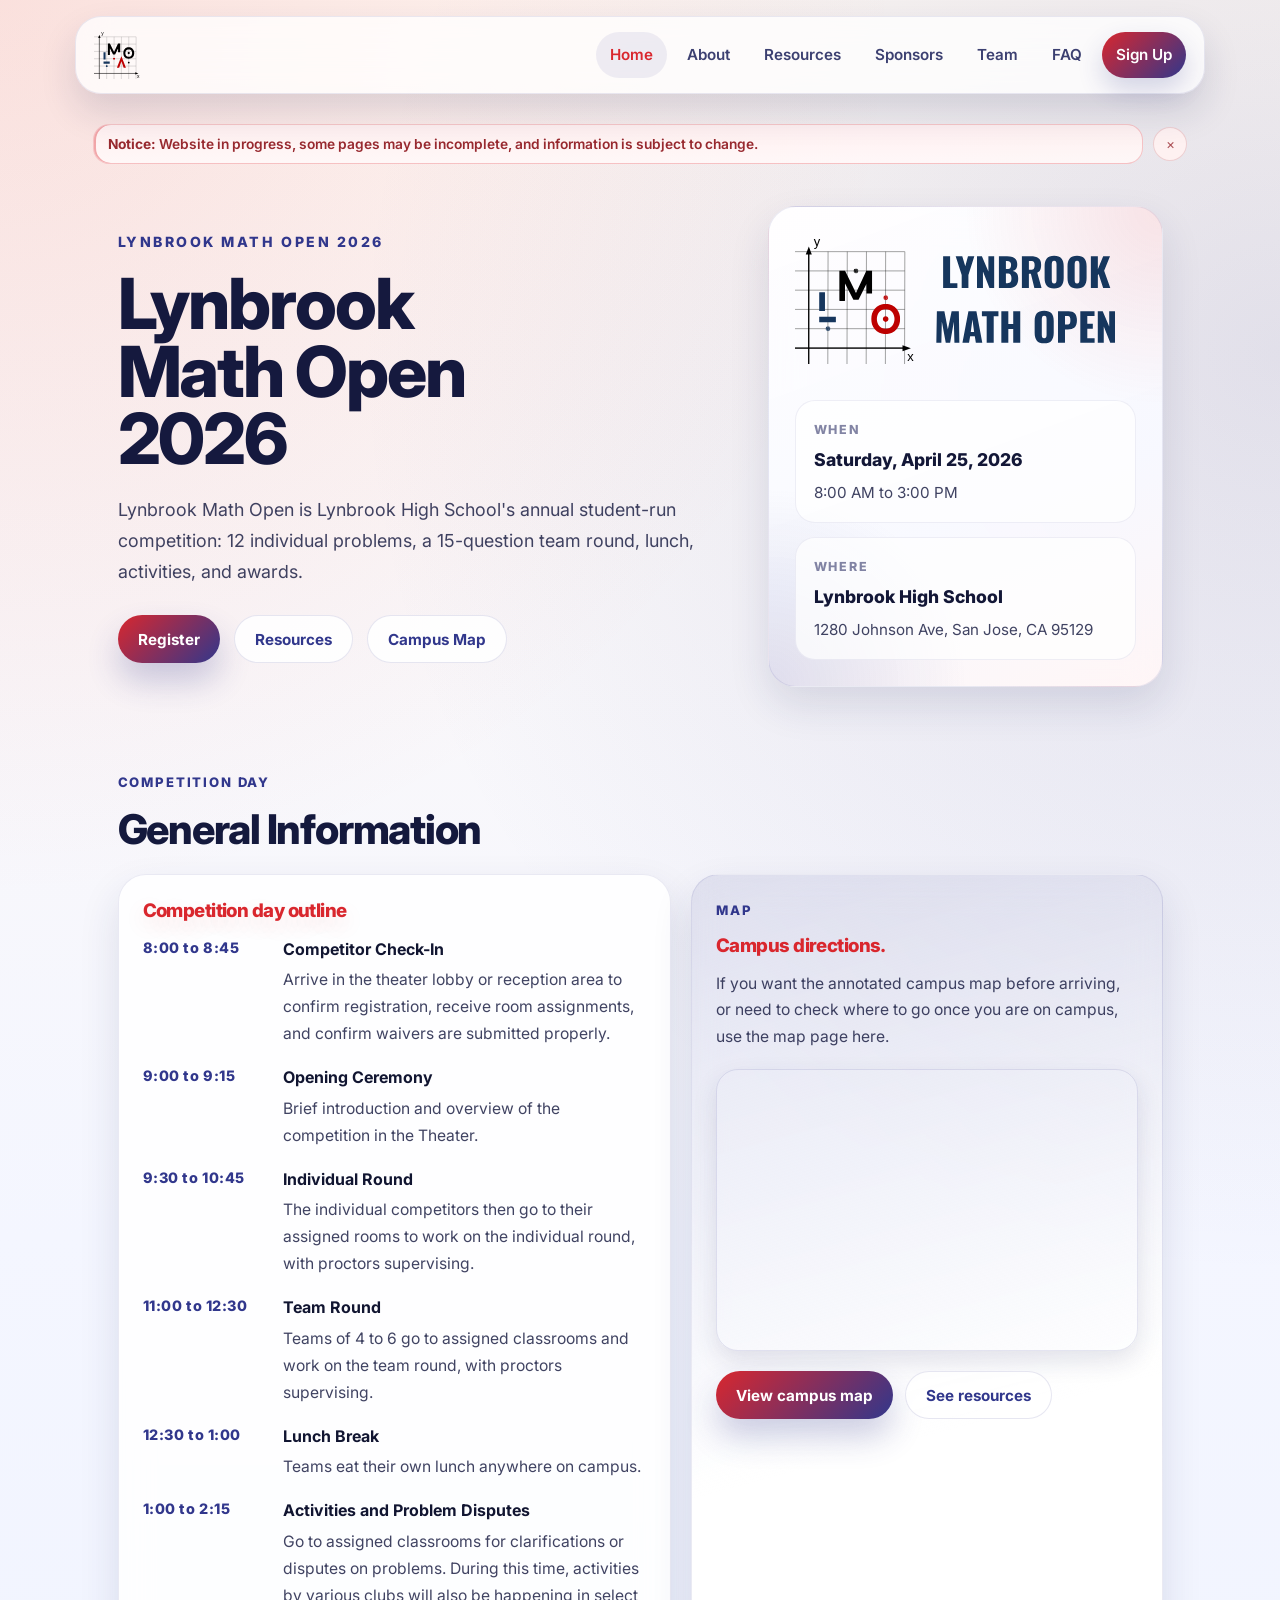
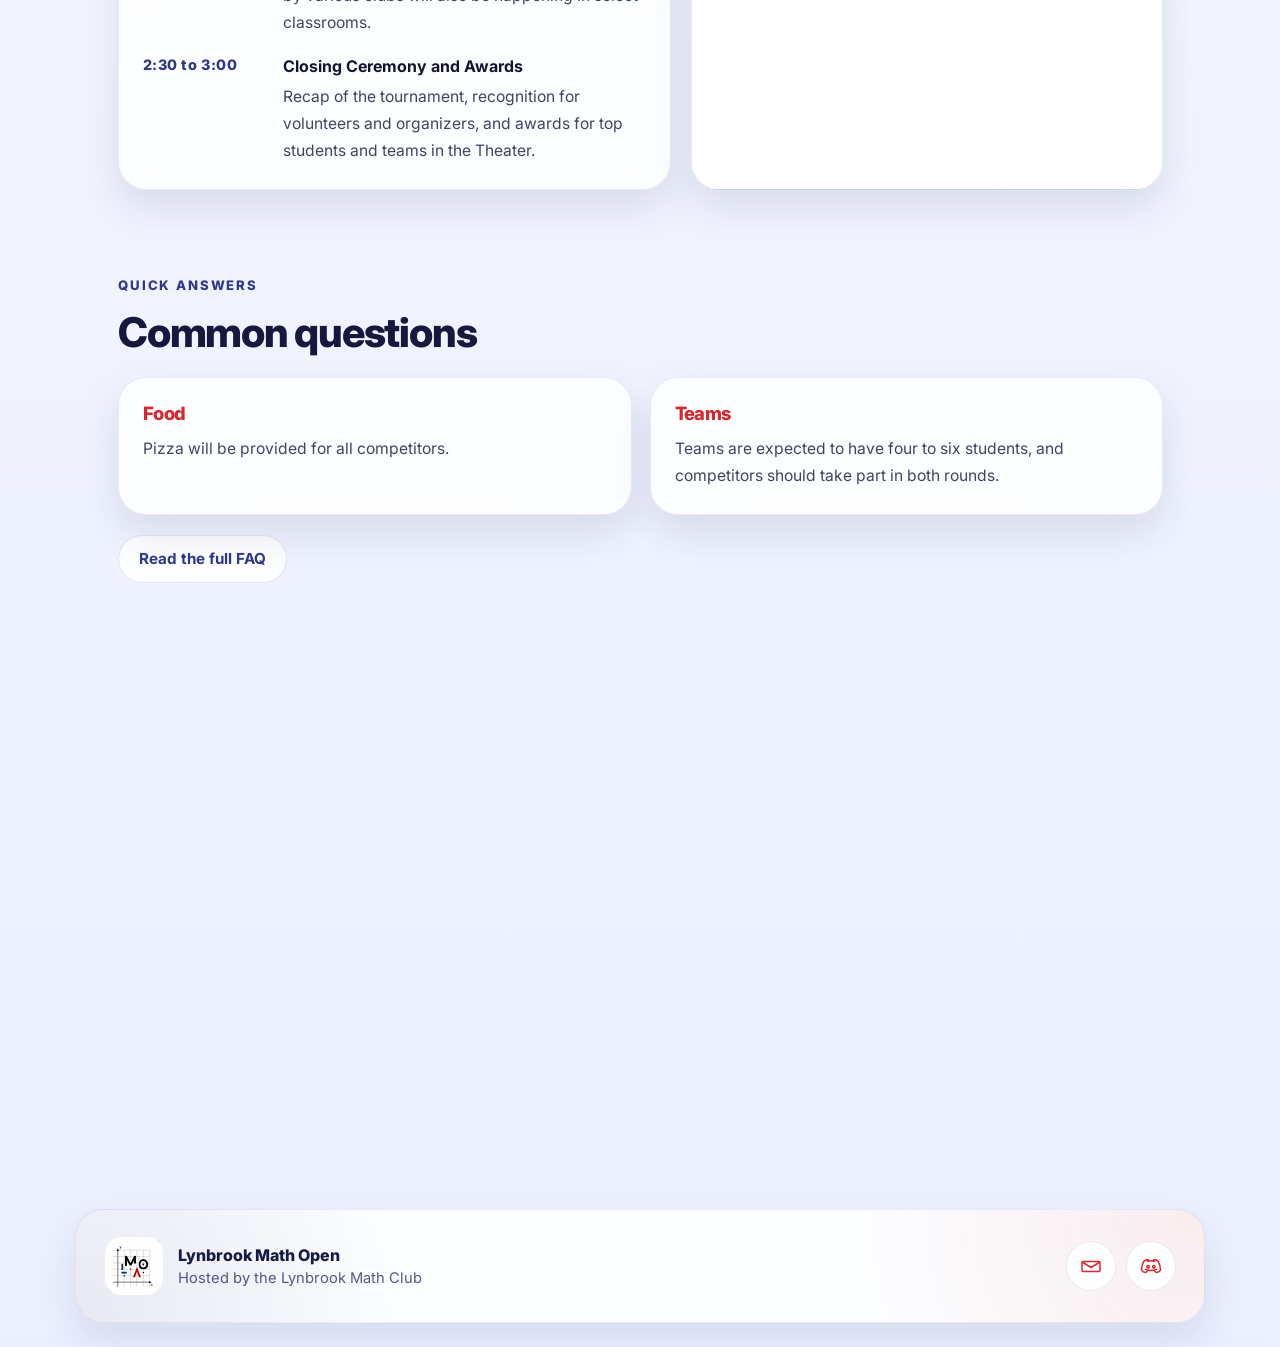
==== commit 3a1396f9: "feat: improve sponsor animation" ====
--- a/index.html
+++ b/index.html
@@ -455,8 +455,6 @@
             </div>
         </section>
 
-        <div style="height: 120px;"></div>
-
         <section id="sponsors-thanks" class="home-section home-sponsor-panel" style="text-align:center">
             <div class="home-sponsor-heading">
                 <!-- <p class="section-eyebrow">Sponsors</p> -->
--- a/style.css
+++ b/style.css
@@ -275,9 +275,10 @@
     box-shadow: inset 2px 0 0 rgba(217, 39, 46, 0.38);
     font-weight: 600;
     font-size: clamp(0.68rem, 0.76rem + 0.14vw, 0.86rem);
-    white-space: nowrap;
-    overflow: hidden;
-    text-overflow: ellipsis;
+    white-space: normal;
+    overflow: visible;
+    text-overflow: clip;
+    overflow-wrap: anywhere;
 }
 
 .dev-banner-close {
@@ -288,20 +289,20 @@
     width: 34px;
     height: 34px;
     border-radius: 999px;
-    color: var(--accent-red);
-    background: rgba(255, 240, 240, 0.88);
-    border: 1px solid rgba(217, 39, 46, 0.18);
+    color: rgba(168, 73, 80, 0.94);
+    background: rgba(255, 242, 242, 0.94);
+    border: 1px solid rgba(191, 109, 115, 0.26);
     cursor: pointer;
     user-select: none;
     -webkit-user-select: none;
-    transition: background-color 0.22s ease, color 0.22s ease;
+    transition: background-color 0.22s ease, color 0.22s ease, border-color 0.22s ease;
 }
 
 .dev-banner-close:hover,
 .dev-banner-close:focus {
-    color: #ffffff;
-    background: var(--accent-red);
-    border-color: var(--accent-red);
+    color: #fffaf9;
+    background: rgba(196, 103, 109, 0.9);
+    border-color: rgba(181, 88, 95, 0.92);
     outline: none;
 }
 
@@ -477,6 +478,22 @@
     transform: translate3d(0, 0, 0);
 }
 
+.sponsor-previous-fly-away {
+    opacity: 1;
+    transform: translate3d(0, 0, 0);
+    transform-origin: center center;
+    transition:
+        opacity 0.42s cubic-bezier(0.22, 1, 0.36, 1) var(--sponsor-hide-delay, 0ms),
+        transform 0.62s cubic-bezier(0.22, 1, 0.36, 1) var(--sponsor-hide-delay, 0ms);
+    will-change: opacity, transform;
+}
+
+.sponsor-previous-fly-away.is-hidden {
+    opacity: 0;
+    transform: translate3d(0, -72px, 0);
+    pointer-events: none;
+}
+
 .sponsor-logo-card--mono img {
     filter: grayscale(1);
     transition: filter 0.3s ease, transform 0.3s ease;
@@ -549,11 +566,34 @@
 @media (prefers-reduced-motion: reduce) {
     .home-sponsor-panel.home-sponsor-animate .sponsor-fly-in,
     .home-sponsor-panel.home-sponsor-animate .sponsor-logo-card,
-    .home-sponsor-panel.home-sponsor-animate .sponsor-fly-in.is-visible,
+    .home-sponsor-panel.home-sponsor-animate .sponsor-logo-card.is-visible,
+    .sponsor-previous-fly-away,
+    .sponsor-previous-fly-away.is-hidden {
+        transition: none;
+    }
+
+    .home-sponsor-panel.home-sponsor-animate .sponsor-fly-in,
+    .home-sponsor-panel.home-sponsor-animate .sponsor-fly-in.is-visible {
+        opacity: 1;
+        transform: none;
+    }
+
+    .home-sponsor-panel.home-sponsor-animate .sponsor-logo-card {
+        opacity: 0;
+    }
+
     .home-sponsor-panel.home-sponsor-animate .sponsor-logo-card.is-visible {
         opacity: 1;
         transform: none;
-        transition: none;
+    }
+
+    .sponsor-previous-fly-away {
+        opacity: 1;
+        transform: none;
+    }
+
+    .sponsor-previous-fly-away.is-hidden {
+        opacity: 0;
     }
 }
 
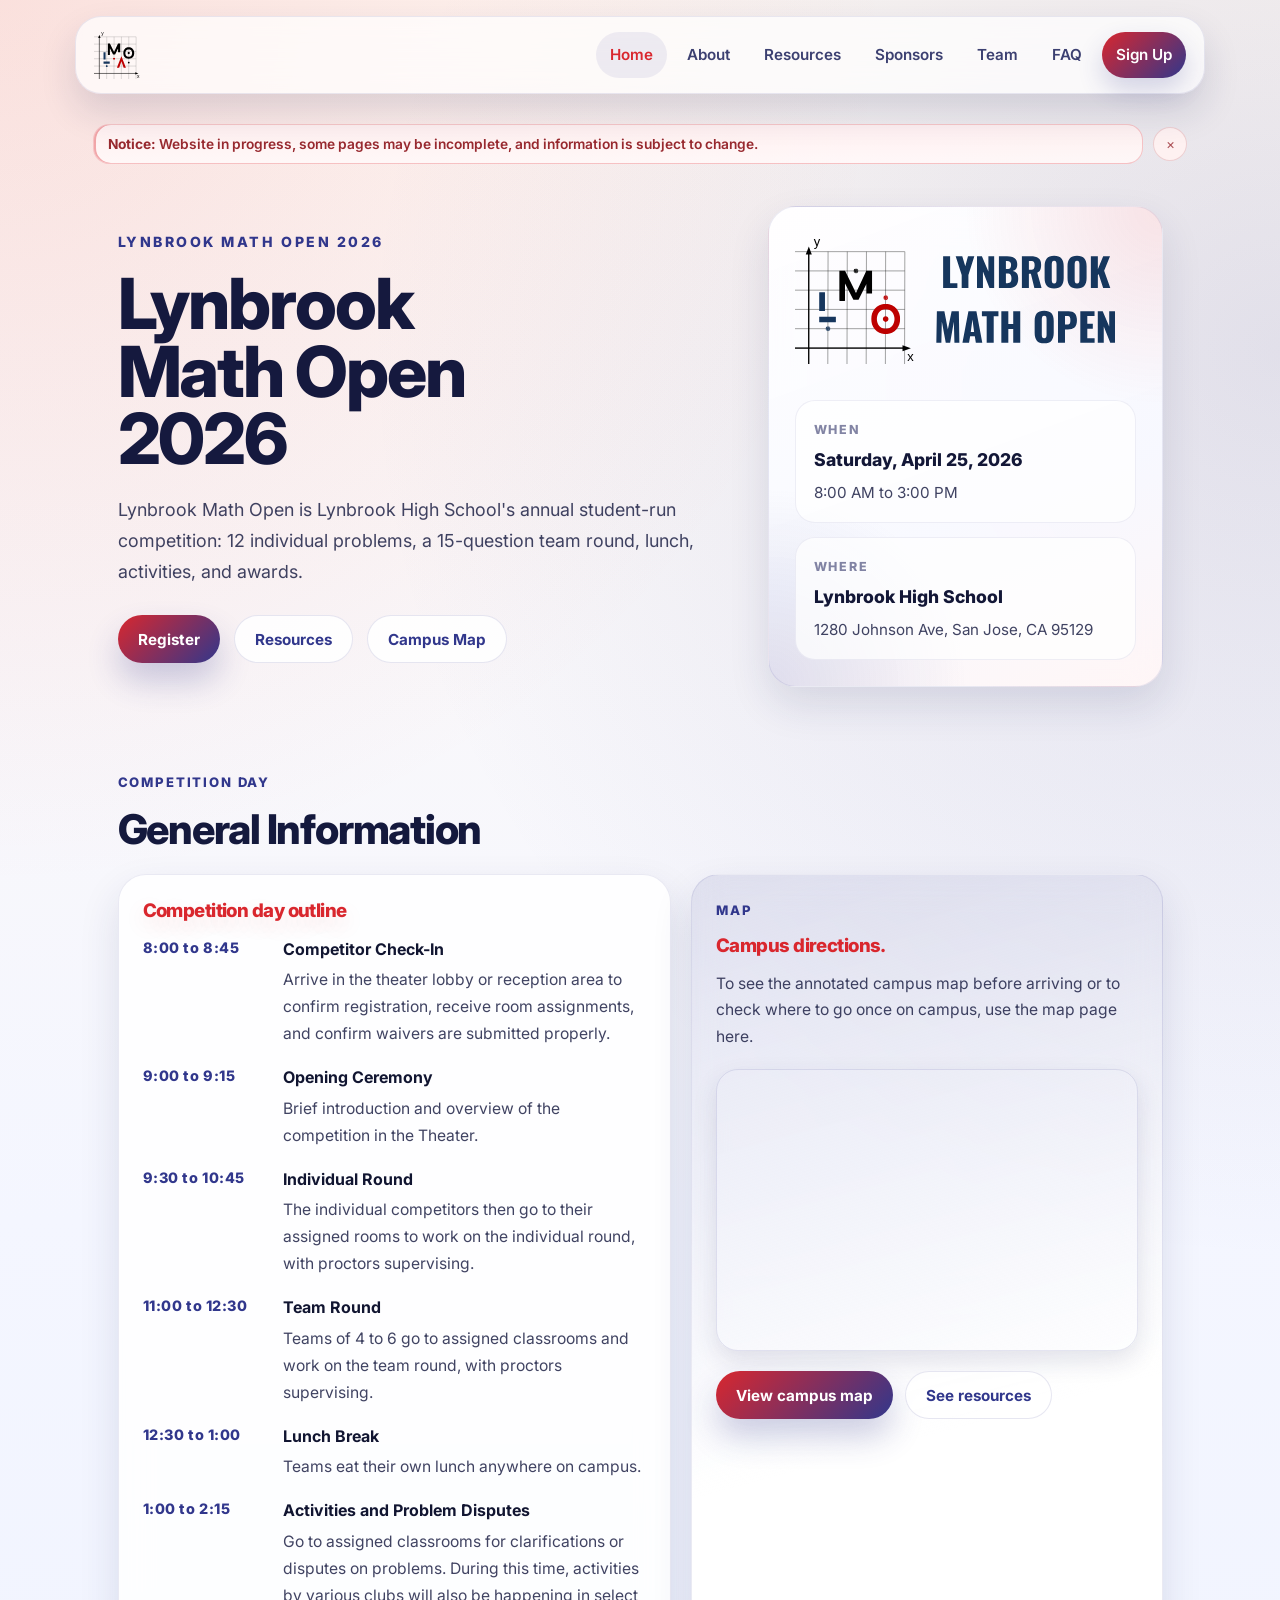
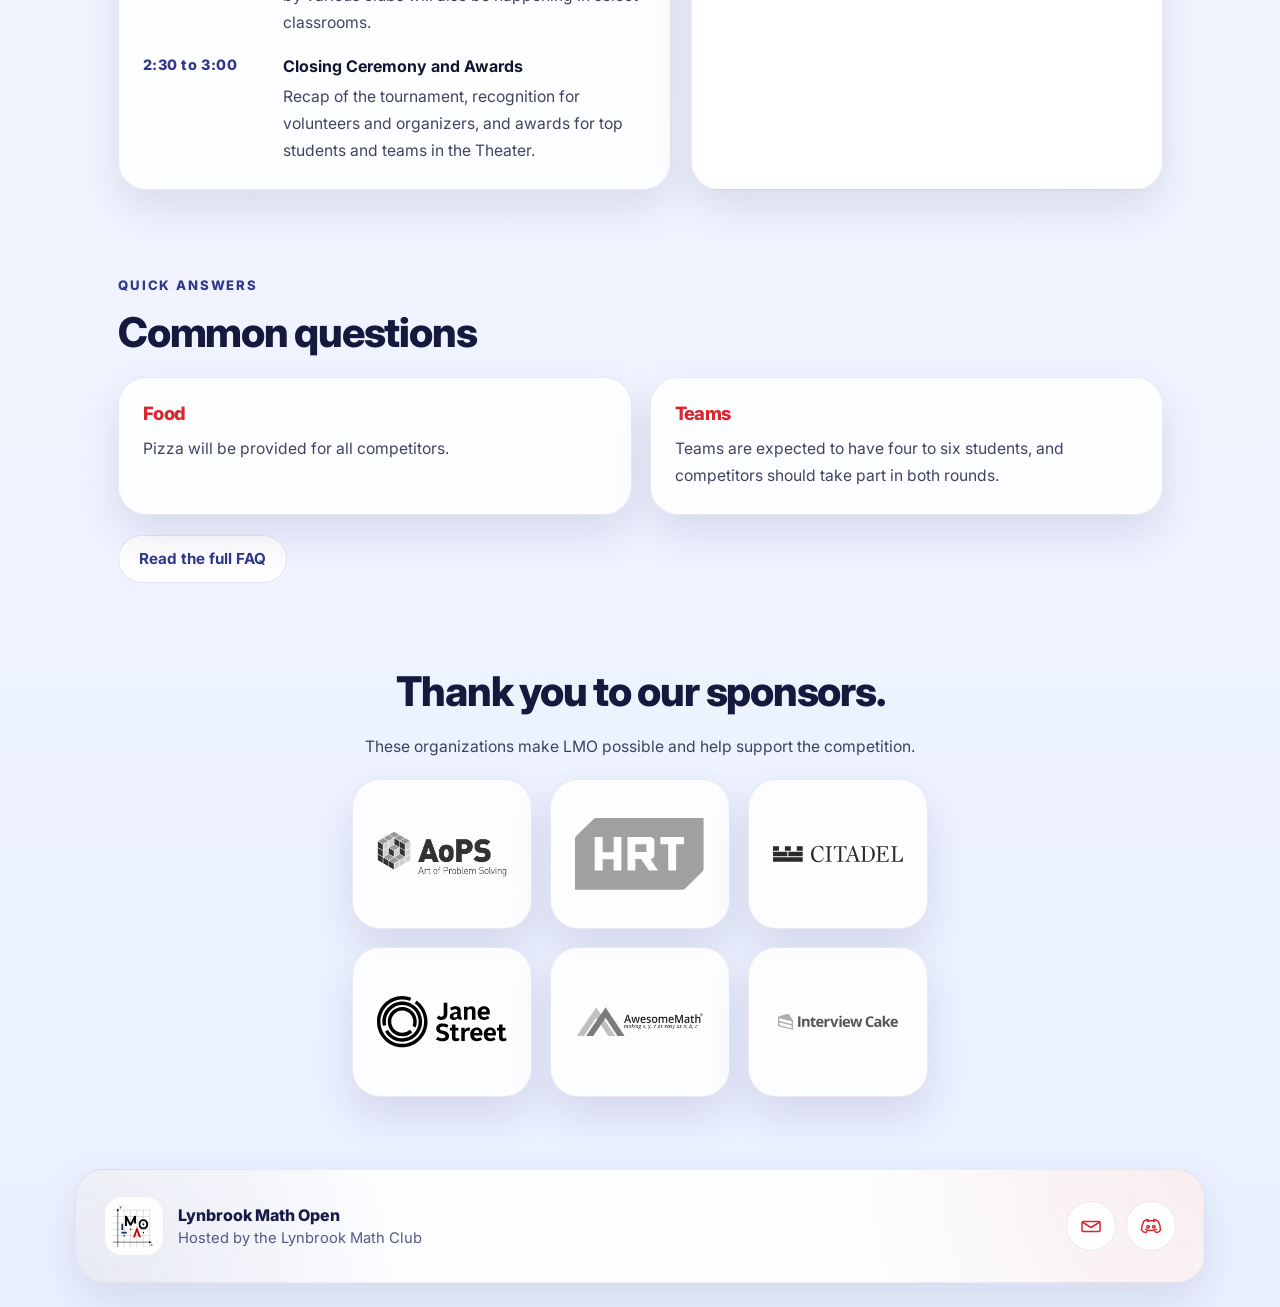
==== commit ef5db05f: "feat: update our team page, improve sponsors displaying on mobile" ====
--- a/index.html
+++ b/index.html
@@ -265,11 +265,7 @@
             width: 100%;
             max-width: 720px;
         }
-
-        .home-sponsor-panel .sponsor-logo-grid {
-            --sponsor-logo-card-width: 220px;
-        }
-
+        
         .home-sponsor-panel .sponsor-logo-card {
             width: min(100%, var(--sponsor-logo-card-width));
         }
@@ -418,7 +414,7 @@
                     <p class="section-eyebrow">Map</p>
                     <h3>Campus directions.</h3>
                     <p>
-                        If you want the annotated campus map before arriving, or need to check where to go once you are
+                        To see the annotated campus map before arriving or to check where to go once
                         on campus, use the map page here.
                     </p>
                     <div class="home-map-embed">
--- a/style.css
+++ b/style.css
@@ -320,7 +320,7 @@
     gap: 18px;
     border-radius: 26px;
     border: 1px solid rgba(49, 55, 140, 0.1);
-    background: rgba(255, 255, 255, 0.76);
+    background: rgba(255, 255, 255, 0.7);
     -webkit-backdrop-filter: blur(16px);
     backdrop-filter: blur(16px);
     box-shadow: 0 18px 36px rgba(31, 36, 86, 0.14);
@@ -428,7 +428,7 @@
 }
 
 .sponsor-logo-grid {
-    --sponsor-logo-card-width: 170px;
+    --sponsor-logo-card-width: 180px;
     --sponsor-logo-gap: 18px;
     display: flex;
     flex-direction: column;
@@ -451,7 +451,7 @@
 .sponsor-logo-card {
     width: min(100%, var(--sponsor-logo-card-width));
     flex: 0 1 var(--sponsor-logo-card-width);
-    min-height: 170px;
+    min-height: 150px;
     display: flex;
     flex-direction: column;
     align-items: center;
@@ -459,6 +459,38 @@
     gap: 14px;
     text-align: center;
     text-decoration: none;
+}
+
+@media (max-width: 520px) {
+    .sponsor-logo-grid {
+        --sponsor-logo-gap: 12px;
+        --sponsor-logo-card-width: min(180px, calc((100% - var(--sponsor-logo-gap)) / 2));
+    }
+
+    .sponsor-logo-card {
+        min-height: 120px;
+        padding-inline: 8px;
+    }
+
+    .sponsor-logo {
+        width: min(100%, 140px);
+        max-height: 60px;
+    }
+}
+
+@media (max-width: 350px) {
+    .sponsor-logo-grid {
+        --sponsor-logo-card-width: 100%;
+    }
+
+    .sponsor-logo-card {
+        width: 100%;
+        flex-basis: 100%;
+    }
+
+    .sponsor-logo {
+        width: min(100%, 180px);
+    }
 }
 
 .home-sponsor-panel.home-sponsor-animate .sponsor-fly-in,
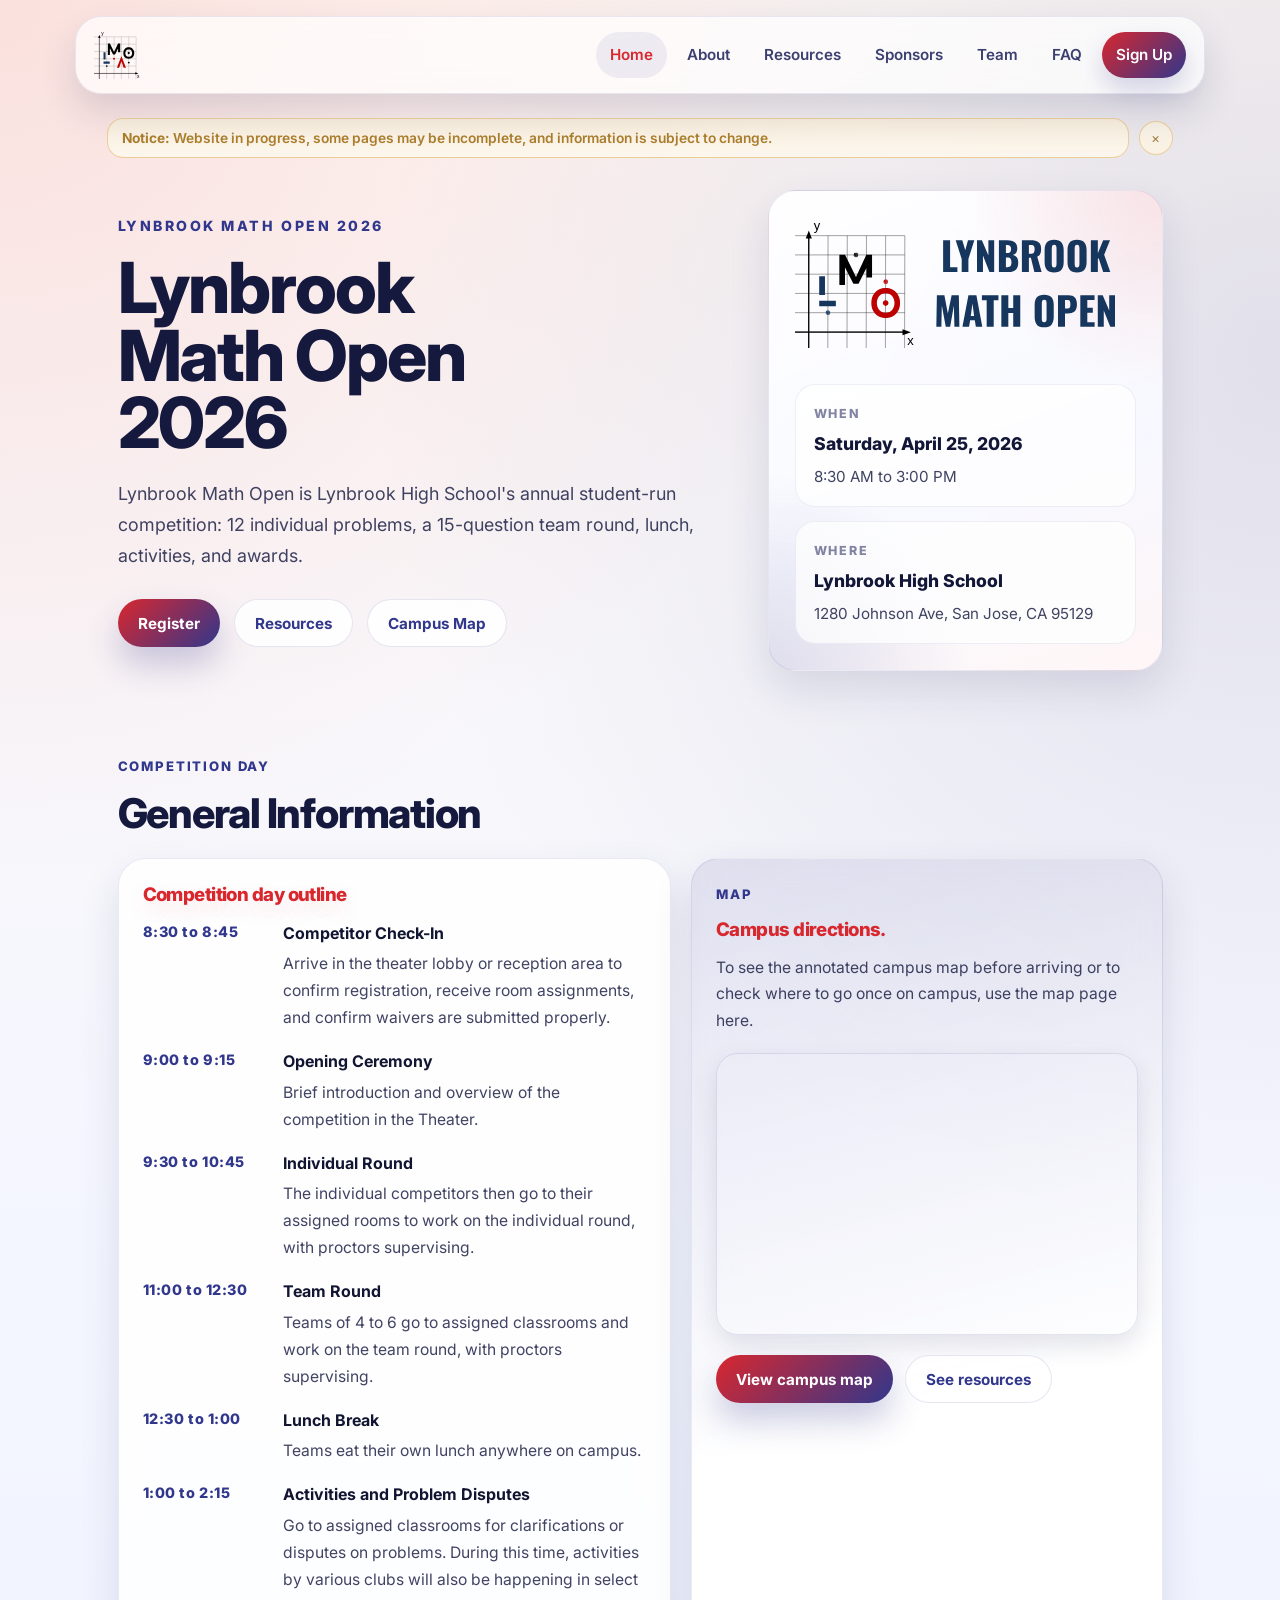
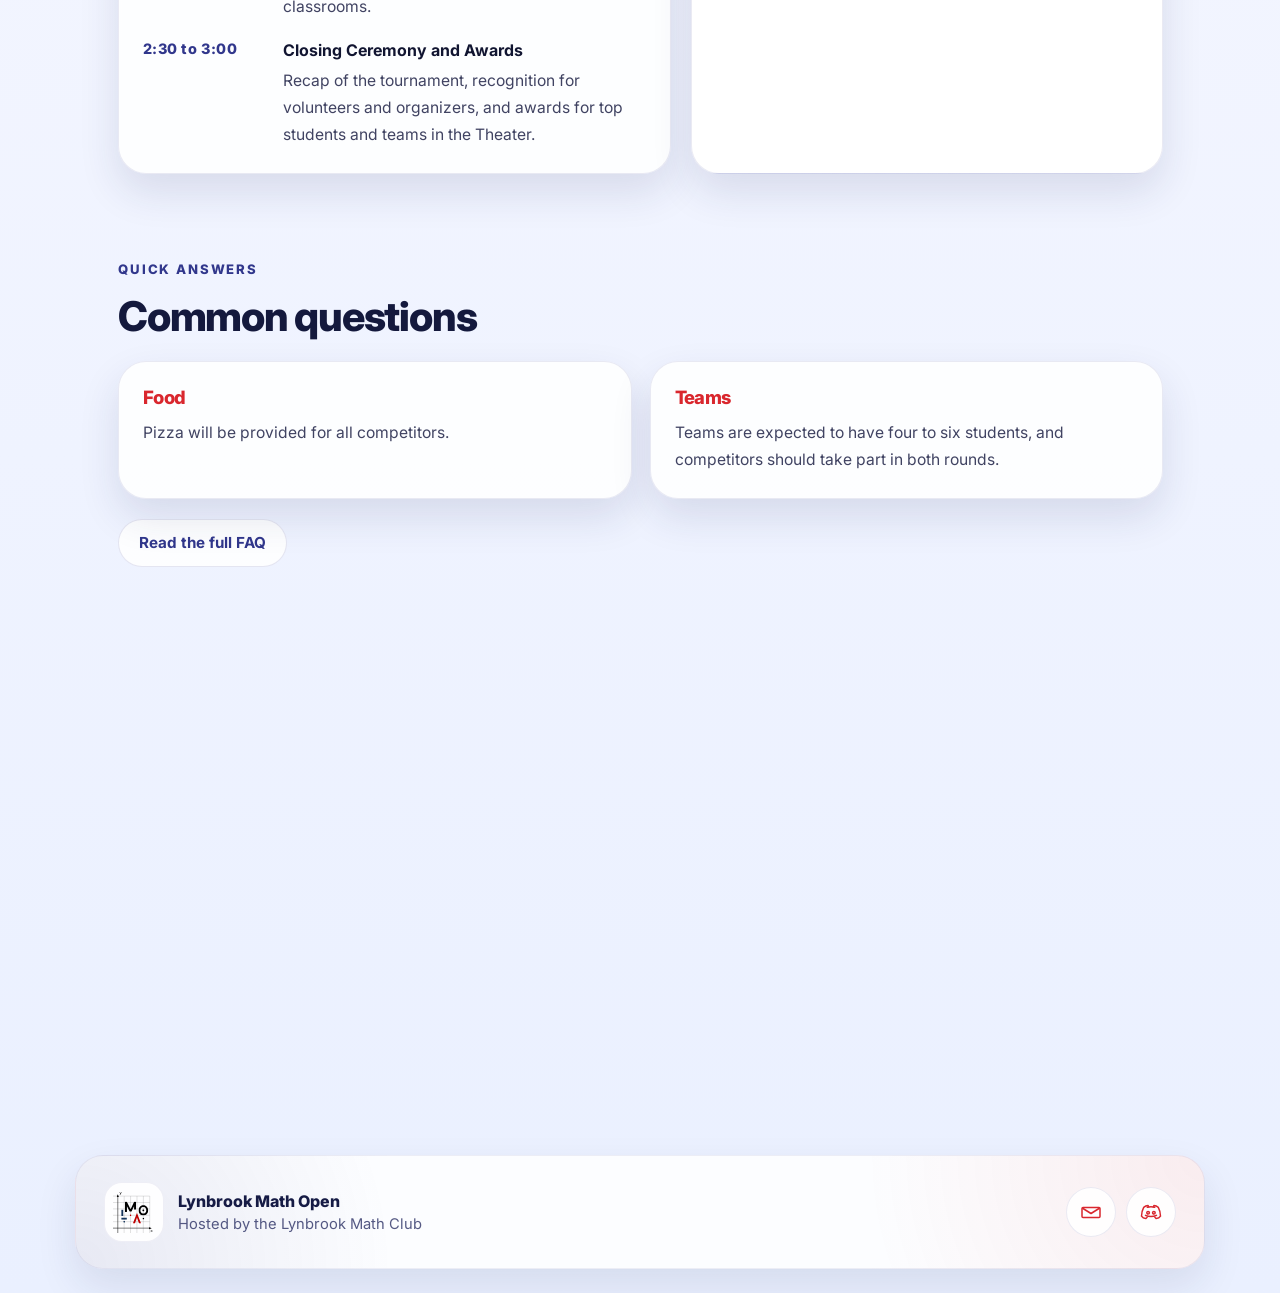
==== commit e42ea01f: "feat: update time to 8:30" ====
--- a/index.html
+++ b/index.html
@@ -332,7 +332,7 @@
                     <section class="home-meta-card">
                         <p class="home-meta-label">When</p>
                         <p class="home-meta-value">Saturday, April 25, 2026</p>
-                        <p class="home-meta-subtle">8:00 AM to 3:00 PM</p>
+                        <p class="home-meta-subtle">8:30 AM to 3:00 PM</p>
                     </section>
                     <section class="home-meta-card">
                         <p class="home-meta-label">Where</p>
@@ -353,7 +353,7 @@
                     <h3>Competition day outline</h3>
                     <ul>
                         <li>
-                            <span class="home-schedule-time">8:00 to 8:45</span>
+                            <span class="home-schedule-time">8:30 to 8:45</span>
                             <span class="home-schedule-event">
                                 <strong>Competitor Check-In</strong>
                                 <span>Arrive in the theater lobby or reception area to confirm registration, receive
--- a/style.css
+++ b/style.css
@@ -254,25 +254,27 @@
 }
 
 .dev-banner {
-    width: min(var(--page-width), calc(100% - 44px));
+    width: min(calc(var(--page-width) * 2 / 3 + var(--page-shell-width) / 3), calc(100% - 44px));
     margin: 0 auto;
     display: flex;
     align-items: center;
     flex-wrap: nowrap;
     gap: 10px;
     padding: 8px 18px 14px;
-    color: rgba(143, 24, 30, 0.92);
     font-size: 0.86rem;
+}
+
+.dev-banner-stack .dev-banner {
+    padding-top: 2px;
+    padding-bottom: 4px;
 }
 
 .dev-banner-text {
     min-width: 0;
     flex: 1 1 auto;
     padding: 11px 14px;
-    border: 1px solid rgba(217, 39, 46, 0.24);
+    border: 1px solid;
     border-radius: 16px;
-    background: linear-gradient(180deg, rgba(255, 240, 240, 0.95), rgba(255, 248, 248, 0.95));
-    box-shadow: inset 2px 0 0 rgba(217, 39, 46, 0.38);
     font-weight: 600;
     font-size: clamp(0.68rem, 0.76rem + 0.14vw, 0.86rem);
     white-space: normal;
@@ -428,8 +430,9 @@
 }
 
 .sponsor-logo-grid {
-    --sponsor-logo-card-width: 180px;
-    --sponsor-logo-gap: 18px;
+    --sponsor-logo-card-width: 200px;
+    --sponsor-logo-layout-card-width: 200px;
+    --sponsor-logo-gap: 20px;
     display: flex;
     flex-direction: column;
     align-items: center;
@@ -464,6 +467,7 @@
 @media (max-width: 520px) {
     .sponsor-logo-grid {
         --sponsor-logo-gap: 12px;
+        --sponsor-logo-layout-card-width: 180px;
         --sponsor-logo-card-width: min(180px, calc((100% - var(--sponsor-logo-gap)) / 2));
     }
 
@@ -478,8 +482,9 @@
     }
 }
 
-@media (max-width: 350px) {
+@media (max-width: 360px) {
     .sponsor-logo-grid {
+        --sponsor-logo-layout-card-width: 100%;
         --sponsor-logo-card-width: 100%;
     }
 
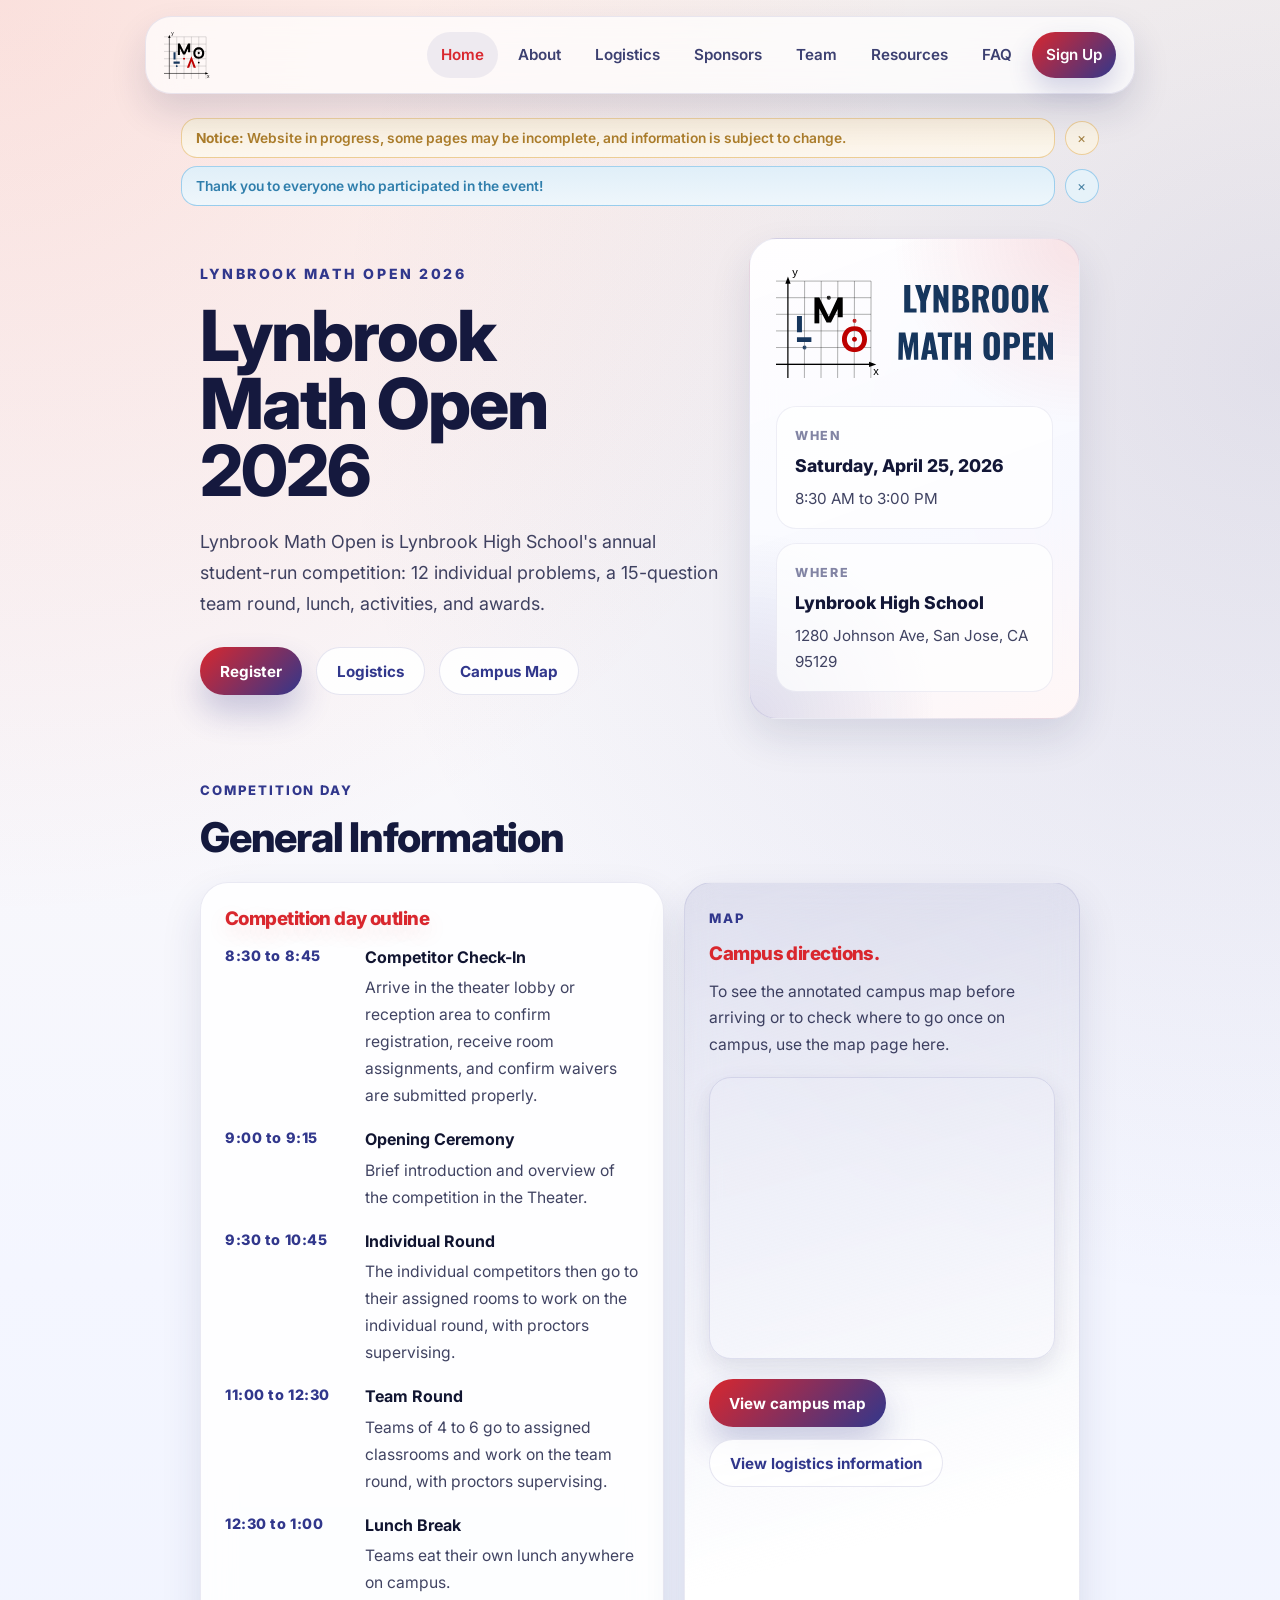
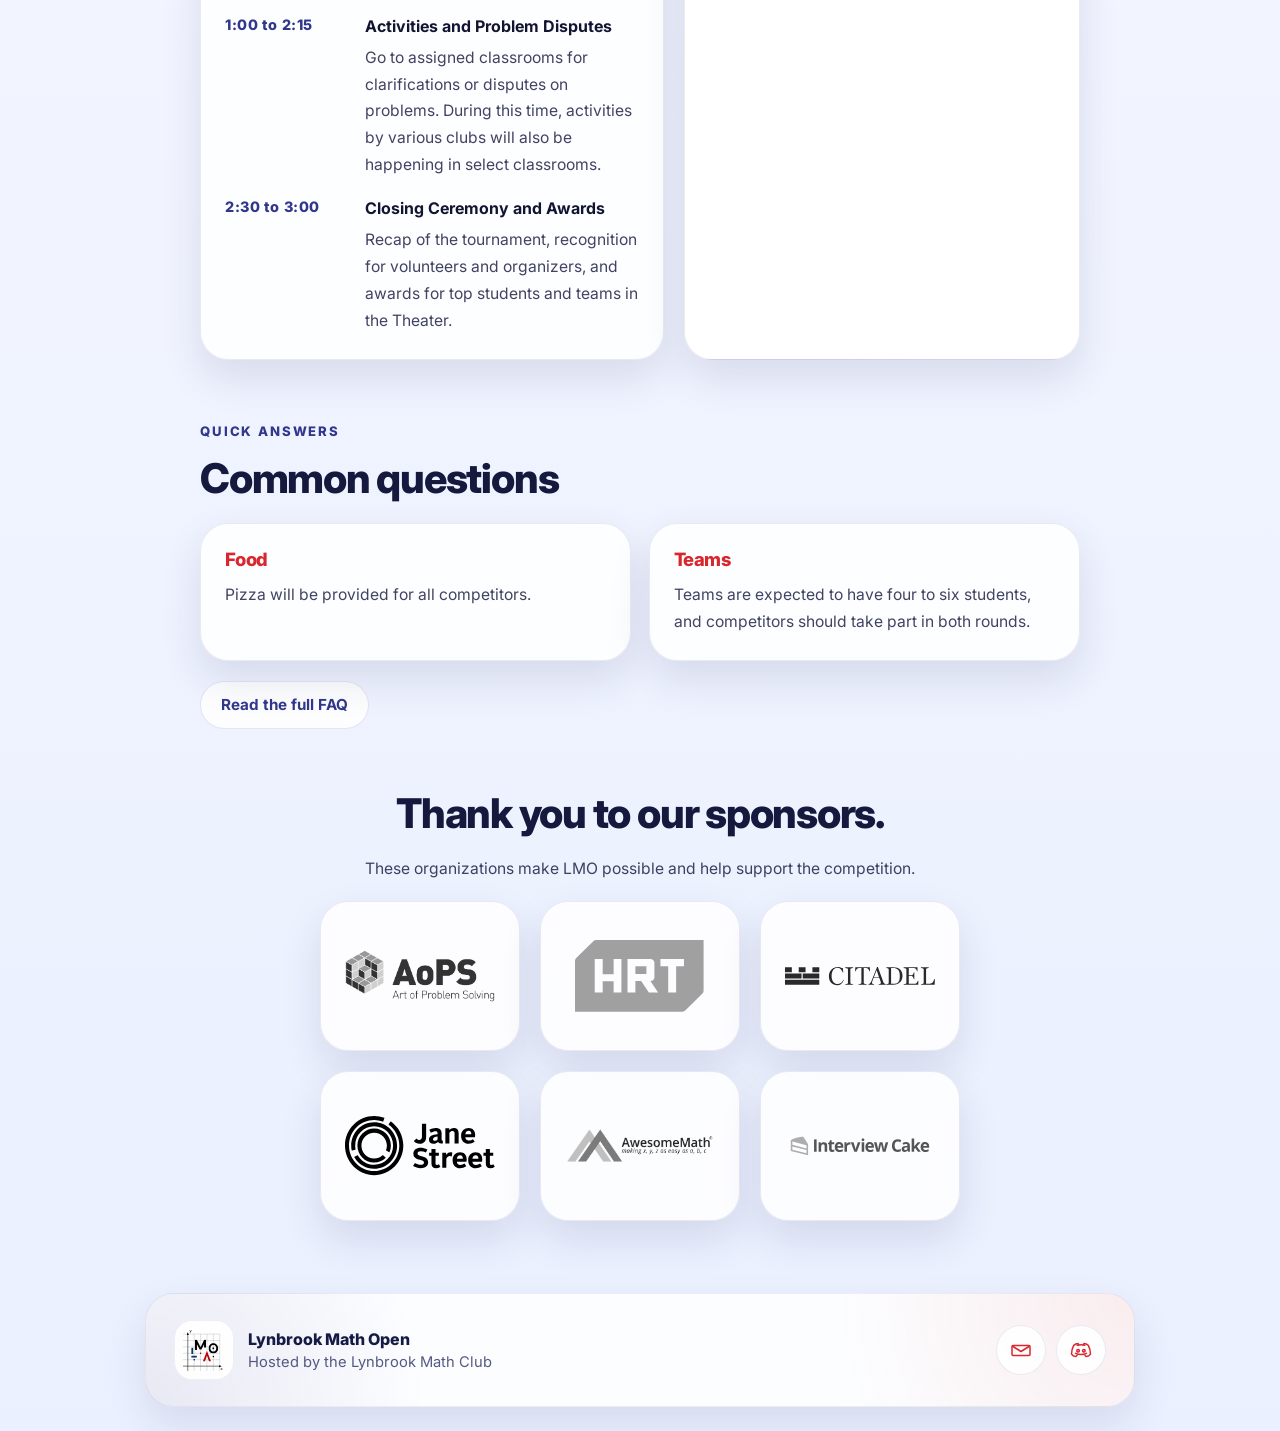
==== commit 5019e238: "feat: add resources page Co-authored-by: Copilot <copilot@github.com>" ====
--- a/index.html
+++ b/index.html
@@ -15,7 +15,7 @@
     <script defer src="/sponsors/sponsors.js"></script>
     <script defer src="/home.js"></script>
     <style>
-        .home-scroll-backdrop {
+        .scroll-backdrop {
             position: fixed;
             inset: 0;
             z-index: -1;
@@ -28,29 +28,29 @@
             transition: opacity 0.32s ease;
         }
 
-        body.home-sponsor-mode .home-scroll-backdrop {
+        body.sponsor-mode .scroll-backdrop {
             opacity: 1;
         }
 
-        .home-main {
-            display: flex;
-            flex-direction: column;
-            gap: clamp(42px, 7vw, 84px);
+        .page-main {
+            display: flex;
+            flex-direction: column;
+            gap: 60px;
             padding-top: 28px;
         }
 
-        .home-hero {
+        .hero {
             display: grid;
             grid-template-columns: minmax(0, 1.3fr) minmax(300px, 0.82fr);
             gap: 24px;
             align-items: stretch;
         }
 
-        .home-hero-copy {
+        .hero-copy {
             padding: clamp(12px, 3vw, 24px) 0;
         }
 
-        .home-kicker {
+        .hero-kicker {
             margin: 0 0 16px;
             font-size: 0.88rem;
             font-weight: 800;
@@ -59,7 +59,7 @@
             color: var(--accent-blue);
         }
 
-        .home-title {
+        .hero-title {
             max-width: 10ch;
             font-size: 4.4rem;
             line-height: 0.96;
@@ -68,21 +68,21 @@
             text-shadow: none;
         }
 
-        .home-lead {
+        .hero-lead {
             max-width: 640px;
             margin: 22px 0 0;
             font-size: clamp(1.02rem, 1.4vw, 1.12rem);
             line-height: 1.72;
         }
 
-        .home-cta-row {
+        .cta-row {
             display: flex;
             flex-wrap: wrap;
             gap: 14px;
             margin-top: 28px;
         }
 
-        .home-hero-panel {
+        .hero-panel {
             display: flex;
             flex-direction: column;
             gap: 22px;
@@ -94,26 +94,26 @@
                 linear-gradient(160deg, rgba(255, 255, 255, 0.95) 0%, rgba(248, 249, 255, 0.96) 62%, rgba(255, 246, 246, 0.96) 100%);
         }
 
-        .home-mark {
+        .hero-mark {
             width: min(100%, 320px);
             height: auto;
             display: block;
         }
 
-        .home-meta-grid {
+        .meta-grid {
             display: grid;
             grid-template-columns: 1fr;
             gap: 14px;
         }
 
-        .home-meta-card {
+        .meta-card {
             padding: 18px 18px 16px;
             border-radius: 20px;
             background: rgba(255, 255, 255, 0.74);
             border: 1px solid rgba(49, 55, 140, 0.08);
         }
 
-        .home-meta-label {
+        .meta-label {
             margin: 0 0 8px;
             font-size: 0.78rem;
             font-weight: 800;
@@ -122,7 +122,7 @@
             color: rgba(33, 38, 93, 0.56);
         }
 
-        .home-meta-value {
+        .meta-value {
             margin: 0;
             font-size: 1.1rem;
             font-weight: 800;
@@ -130,51 +130,51 @@
             color: #131737;
         }
 
-        .home-meta-subtle {
+        .meta-subtle {
             margin: 8px 0 0;
             font-size: 0.95rem;
         }
 
-        .home-section {
+        .page-section {
             display: flex;
             flex-direction: column;
             gap: 20px;
         }
 
-        .home-section h2 {
+        .page-section h2 {
             font-size: clamp(1.8rem, 3.2vw, 2.6rem);
             color: #14193d;
             text-shadow: none;
         }
 
-        .home-faq-grid {
+        .faq-grid {
             display: grid;
             grid-template-columns: repeat(auto-fit, minmax(240px, 1fr));
             gap: 18px;
         }
 
-        .home-faq-card {
+        .faq-card {
             height: 100%;
         }
 
-        .home-faq-card h3 {
+        .faq-card h3 {
             margin: 0 0 12px;
             font-size: 1.15rem;
             color: var(--accent-red);
             text-shadow: none;
         }
 
-        .home-faq-card p {
-            margin: 0;
-        }
-
-        .home-day-layout {
+        .faq-card p {
+            margin: 0;
+        }
+
+        .day-layout {
             display: grid;
             grid-template-columns: minmax(0, 1.08fr) minmax(280px, 0.92fr);
             gap: 20px;
         }
 
-        .home-schedule-card ul {
+        .schedule-card ul {
             list-style: none;
             padding: 0;
             margin: 0;
@@ -183,12 +183,12 @@
             gap: 16px;
         }
 
-        .home-schedule-card h3,
-        .home-map-card h3 {
+        .schedule-card h3,
+        .map-card h3 {
             margin: 0 0 14px;
         }
 
-        .home-schedule-card li {
+        .schedule-card li {
             display: grid;
             grid-template-columns: minmax(92px, 124px) 1fr;
             gap: 16px;
@@ -196,51 +196,51 @@
             margin: 0;
         }
 
-        .home-schedule-time {
+        .schedule-time {
             font-size: 0.9rem;
             font-weight: 800;
             letter-spacing: 0.04em;
             color: var(--accent-blue);
         }
 
-        .home-schedule-event {
+        .schedule-event {
             display: flex;
             flex-direction: column;
             gap: 4px;
         }
 
-        .home-schedule-event strong {
+        .schedule-event strong {
             color: #111531;
             font-size: 1rem;
         }
 
-        .home-map-card {
+        .map-card {
             background: var(--accent-blue-surface);
         }
 
-        .home-map-card h3,
-        .home-sponsor-panel h2 {
+        .map-card h3,
+        .sponsor-panel h2 {
             text-shadow: none;
         }
 
-        .home-map-card p,
-        .home-sponsor-panel p {
-            margin: 0;
-        }
-
-        .home-map-card .section-eyebrow,
-        .home-schedule-card .section-eyebrow {
+        .map-card p,
+        .sponsor-panel p {
+            margin: 0;
+        }
+
+        .map-card .section-eyebrow,
+        .schedule-card .section-eyebrow {
             margin-bottom: 12px;
         }
 
-        .home-map-actions {
+        .map-actions {
             display: flex;
             flex-wrap: wrap;
             gap: 12px;
             margin-top: 20px;
         }
 
-        .home-map-embed {
+        .map-embed {
             margin-top: 18px;
             border-radius: 22px;
             overflow: hidden;
@@ -248,57 +248,57 @@
             box-shadow: 0 10px 24px rgba(31, 36, 86, 0.12);
         }
 
-        .home-map-embed iframe {
+        .map-embed iframe {
             width: 100%;
             height: 280px;
             border: 0;
             display: block;
         }
 
-        .home-sponsor-panel {
+        .sponsor-panel {
             display: flex;
             flex-direction: column;
             gap: 18px;
         }
 
-        .home-sponsor-copy {
+        .sponsor-copy {
             width: 100%;
             max-width: 720px;
         }
         
-        .home-sponsor-panel .sponsor-logo-card {
+        .sponsor-panel .sponsor-logo-card {
             width: min(100%, var(--sponsor-logo-card-width));
         }
 
         @media (max-width: 980px) {
 
-            .home-hero,
-            .home-day-layout {
+            .hero,
+            .day-layout {
                 grid-template-columns: 1fr;
             }
 
-            .home-faq-grid {
+            .faq-grid {
                 grid-template-columns: repeat(auto-fit, minmax(220px, 1fr));
             }
         }
 
         @media (max-width: 640px) {
-            .home-scroll-backdrop {
+            .scroll-backdrop {
                 background:
                     radial-gradient(circle at 14% 8%, rgba(255, 196, 196, 0.58), transparent 24%),
                     radial-gradient(circle at 88% 10%, rgba(188, 200, 255, 0.6), transparent 26%),
                     linear-gradient(180deg, #fff8f3 0%, #eff2ff 56%, #e5ecff 100%);
             }
 
-            .home-main {
+            .page-main {
                 gap: 42px;
             }
 
-            .home-title {
+            .hero-title {
                 font-size: 3.1rem;
             }
 
-            .home-schedule-card li {
+            .schedule-card li {
                 grid-template-columns: 1fr;
                 gap: 6px;
             }
@@ -307,92 +307,92 @@
 </head>
 
 <body>
-    <div class="home-scroll-backdrop"></div>
+    <div class="scroll-backdrop"></div>
     <div id="site-navbar"></div>
 
-    <main class="main-text home-main">
-        <section class="home-hero">
-            <div class="home-hero-copy">
-                <p class="home-kicker">Lynbrook Math Open 2026</p>
-                <h1 id="home-title" class="home-title">Lynbrook Math Open 2026</h1>
-                <p class="home-lead">
+    <main class="main-text page-main">
+        <section class="hero">
+            <div class="hero-copy">
+                <p class="hero-kicker">Lynbrook Math Open 2026</p>
+                <h1 id="home-title" class="hero-title">Lynbrook Math Open 2026</h1>
+                <p class="hero-lead">
                     Lynbrook Math Open is Lynbrook High School's annual student-run competition: 12 individual
                     problems, a 15-question team round, lunch, activities, and awards.
                 </p>
-                <div class="home-cta-row">
+                <div class="cta-row">
                     <a class="button-link button-link--primary" href="/signup/">Register</a>
-                    <a class="button-link button-link--secondary" href="/resources/">Resources</a>
+                    <a class="button-link button-link--secondary" href="/logistics/">Logistics</a>
                     <a class="button-link button-link--secondary" href="/map/">Campus Map</a>
                 </div>
             </div>
 
-            <aside class="home-hero-panel hover-card">
-                <img class="home-mark" src="/assets/banner.svg" alt="Lynbrook Math Open">
-                <div class="home-meta-grid">
-                    <section class="home-meta-card">
-                        <p class="home-meta-label">When</p>
-                        <p class="home-meta-value">Saturday, April 25, 2026</p>
-                        <p class="home-meta-subtle">8:30 AM to 3:00 PM</p>
+            <aside class="hero-panel hover-card">
+                <img class="hero-mark" src="/assets/banner.svg" alt="Lynbrook Math Open">
+                <div class="meta-grid">
+                    <section class="meta-card">
+                        <p class="meta-label">When</p>
+                        <p class="meta-value">Saturday, April 25, 2026</p>
+                        <p class="meta-subtle">8:30 AM to 3:00 PM</p>
                     </section>
-                    <section class="home-meta-card">
-                        <p class="home-meta-label">Where</p>
-                        <p class="home-meta-value">Lynbrook High School</p>
-                        <p class="home-meta-subtle">1280 Johnson Ave, San Jose, CA 95129</p>
+                    <section class="meta-card">
+                        <p class="meta-label">Where</p>
+                        <p class="meta-value">Lynbrook High School</p>
+                        <p class="meta-subtle">1280 Johnson Ave, San Jose, CA 95129</p>
                     </section>
                 </div>
             </aside>
         </section>
 
-        <section class="home-section">
+        <section class="page-section">
             <div>
                 <p class="section-eyebrow">Competition Day</p>
                 <h2 id="home-day-title">General Information</h2>
             </div>
-            <div class="home-day-layout">
-                <article class="home-schedule-card hover-card">
+            <div class="day-layout">
+                <article class="schedule-card hover-card">
                     <h3>Competition day outline</h3>
                     <ul>
                         <li>
-                            <span class="home-schedule-time">8:30 to 8:45</span>
-                            <span class="home-schedule-event">
+                            <span class="schedule-time">8:30 to 8:45</span>
+                            <span class="schedule-event">
                                 <strong>Competitor Check-In</strong>
                                 <span>Arrive in the theater lobby or reception area to confirm registration, receive
                                     room assignments, and confirm waivers are submitted properly.</span>
                             </span>
                         </li>
                         <li>
-                            <span class="home-schedule-time">9:00 to 9:15</span>
-                            <span class="home-schedule-event">
+                            <span class="schedule-time">9:00 to 9:15</span>
+                            <span class="schedule-event">
                                 <strong>Opening Ceremony</strong>
                                 <span>Brief introduction and overview of the competition in the Theater.</span>
                             </span>
                         </li>
                         <li>
-                            <span class="home-schedule-time">9:30 to 10:45</span>
-                            <span class="home-schedule-event">
+                            <span class="schedule-time">9:30 to 10:45</span>
+                            <span class="schedule-event">
                                 <strong>Individual Round</strong>
                                 <span>The individual competitors then go to their assigned rooms to work on the
                                     individual round, with proctors supervising.</span>
                             </span>
                         </li>
                         <li>
-                            <span class="home-schedule-time">11:00 to 12:30</span>
-                            <span class="home-schedule-event">
+                            <span class="schedule-time">11:00 to 12:30</span>
+                            <span class="schedule-event">
                                 <strong>Team Round</strong>
                                 <span>Teams of 4 to 6 go to assigned classrooms and work on the team round, with
                                     proctors supervising.</span>
                             </span>
                         </li>
                         <li>
-                            <span class="home-schedule-time">12:30 to 1:00</span>
-                            <span class="home-schedule-event">
+                            <span class="schedule-time">12:30 to 1:00</span>
+                            <span class="schedule-event">
                                 <strong>Lunch Break</strong>
                                 <span>Teams eat their own lunch anywhere on campus.</span>
                             </span>
                         </li>
                         <li>
-                            <span class="home-schedule-time">1:00 to 2:15</span>
-                            <span class="home-schedule-event">
+                            <span class="schedule-time">1:00 to 2:15</span>
+                            <span class="schedule-event">
                                 <strong>Activities and Problem Disputes</strong>
                                 <span>Go to assigned classrooms for clarifications or disputes on problems. During this
                                     time, activities by various clubs will also be happening in select
@@ -400,8 +400,8 @@
                             </span>
                         </li>
                         <li>
-                            <span class="home-schedule-time">2:30 to 3:00</span>
-                            <span class="home-schedule-event">
+                            <span class="schedule-time">2:30 to 3:00</span>
+                            <span class="schedule-event">
                                 <strong>Closing Ceremony and Awards</strong>
                                 <span>Recap of the tournament, recognition for volunteers and organizers, and awards
                                     for top students and teams in the Theater.</span>
@@ -410,37 +410,37 @@
                     </ul>
                 </article>
 
-                <article class="home-map-card hover-card">
+                <article class="map-card hover-card">
                     <p class="section-eyebrow">Map</p>
                     <h3>Campus directions.</h3>
                     <p>
                         To see the annotated campus map before arriving or to check where to go once
                         on campus, use the map page here.
                     </p>
-                    <div class="home-map-embed">
+                    <div class="map-embed">
                         <iframe title="Google Maps view of Lynbrook High School"
                             src="https://www.google.com/maps?q=Lynbrook%20High%20School%201280%20Johnson%20Ave%20San%20Jose%20CA%2095129&z=16&output=embed"
                             loading="lazy" referrerpolicy="no-referrer-when-downgrade"></iframe>
                     </div>
-                    <div class="home-map-actions">
+                    <div class="map-actions">
                         <a class="button-link button-link--primary" href="/map/">View campus map</a>
-                        <a class="button-link button-link--secondary" href="/resources/">See resources</a>
+                        <a class="button-link button-link--secondary" href="/logistics/">View logistics information</a>
                     </div>
                 </article>
             </div>
         </section>
 
-        <section class="home-section">
+        <section class="page-section">
             <div>
                 <p class="section-eyebrow">Quick Answers</p>
                 <h2 id="home-faq-title">Common questions</h2>
             </div>
-            <div class="home-faq-grid">
-                <article class="home-faq-card hover-card">
+            <div class="faq-grid">
+                <article class="faq-card hover-card">
                     <h3>Food</h3>
                     <p>Pizza will be provided for all competitors.</p>
                 </article>
-                <article class="home-faq-card hover-card">
+                <article class="faq-card hover-card">
                     <h3>Teams</h3>
                     <p>Teams are expected to have four to six students, and competitors should take part in both
                         rounds.</p>
@@ -451,15 +451,15 @@
             </div>
         </section>
 
-        <section id="sponsors-thanks" class="home-section home-sponsor-panel" style="text-align:center">
-            <div class="home-sponsor-heading">
+        <section id="sponsors-thanks" class="page-section sponsor-panel" style="text-align:center">
+            <div class="sponsor-heading">
                 <!-- <p class="section-eyebrow">Sponsors</p> -->
                 <h2 id="home-sponsors-title">Thank you to our sponsors.</h2>
             </div>
-            <p class="home-sponsor-copy" style="align-self: center">
+            <p class="sponsor-copy" style="align-self: center">
                 These organizations make LMO possible and help support the competition.
             </p>
-            <div class="home-sponsor-grid-shell" style="align-self: center">
+            <div class="sponsor-grid-shell" style="align-self: center">
                 <div id="home-sponsors-grid" class="sponsor-logo-grid" data-sponsor-view="logo"
                     data-sponsor-tone="mono">
                     <p class="sponsor-loading">Loading sponsors...</p>
@@ -471,4 +471,4 @@
     <div id="site-footer"></div>
 </body>
 
-</html>+</html>
--- a/style.css
+++ b/style.css
@@ -1,6 +1,6 @@
 :root {
-    --page-width: 1130px;
-    --page-shell-width: 1045px;
+    --page-width: 990px;
+    --page-shell-width: 880px;
     --nav-height: 78px;
     --body-copy-color: rgba(28, 31, 68, 0.84);
     --body-copy-size: 0.98rem;
@@ -172,7 +172,7 @@
     padding: 2%;
     margin-left: auto;
     margin-right: auto;
-    width: min(960px, calc(100% - 32px));
+    width: min(820px, calc(100% - 32px));
     flex: 1;
     border-radius: 34px;
     border: 1px solid rgba(49, 55, 140, 0.08);
@@ -253,6 +253,27 @@
     color: var(--accent-blue);
 }
 
+.section-eyebrow--compact {
+    margin-bottom: 8px;
+}
+
+.section-heading-large {
+    margin: 0;
+    font-size: clamp(1.8rem, 3.2vw, 2.6rem);
+    font-weight: 800;
+    letter-spacing: -0.03em;
+    line-height: 0.96;
+    color: #14193d;
+    text-shadow: none;
+}
+
+.section-card-heading {
+    margin: 0 0 12px;
+    font-size: 1.15rem;
+    color: var(--accent-red);
+    text-shadow: none;
+}
+
 .dev-banner {
     width: min(calc(var(--page-width) * 2 / 3 + var(--page-shell-width) / 3), calc(100% - 44px));
     margin: 0 auto;
@@ -440,7 +461,7 @@
     width: 100%;
 }
 
-.home-sponsor-grid-shell {
+.sponsor-grid-shell {
     width: 100%;
 }
 
@@ -498,8 +519,8 @@
     }
 }
 
-.home-sponsor-panel.home-sponsor-animate .sponsor-fly-in,
-.home-sponsor-panel.home-sponsor-animate .sponsor-logo-card {
+.sponsor-panel.sponsor-animate .sponsor-fly-in,
+.sponsor-panel.sponsor-animate .sponsor-logo-card {
     opacity: 0;
     transform: translate3d(0, 52px, 0);
     transition:
@@ -509,8 +530,8 @@
     will-change: opacity, transform;
 }
 
-.home-sponsor-panel.home-sponsor-animate .sponsor-fly-in.is-visible,
-.home-sponsor-panel.home-sponsor-animate .sponsor-logo-card.is-visible {
+.sponsor-panel.sponsor-animate .sponsor-fly-in.is-visible,
+.sponsor-panel.sponsor-animate .sponsor-logo-card.is-visible {
     opacity: 1;
     transform: translate3d(0, 0, 0);
 }
@@ -601,25 +622,25 @@
 }
 
 @media (prefers-reduced-motion: reduce) {
-    .home-sponsor-panel.home-sponsor-animate .sponsor-fly-in,
-    .home-sponsor-panel.home-sponsor-animate .sponsor-logo-card,
-    .home-sponsor-panel.home-sponsor-animate .sponsor-logo-card.is-visible,
+    .sponsor-panel.sponsor-animate .sponsor-fly-in,
+    .sponsor-panel.sponsor-animate .sponsor-logo-card,
+    .sponsor-panel.sponsor-animate .sponsor-logo-card.is-visible,
     .sponsor-previous-fly-away,
     .sponsor-previous-fly-away.is-hidden {
         transition: none;
     }
 
-    .home-sponsor-panel.home-sponsor-animate .sponsor-fly-in,
-    .home-sponsor-panel.home-sponsor-animate .sponsor-fly-in.is-visible {
+    .sponsor-panel.sponsor-animate .sponsor-fly-in,
+    .sponsor-panel.sponsor-animate .sponsor-fly-in.is-visible {
         opacity: 1;
         transform: none;
     }
 
-    .home-sponsor-panel.home-sponsor-animate .sponsor-logo-card {
+    .sponsor-panel.sponsor-animate .sponsor-logo-card {
         opacity: 0;
     }
 
-    .home-sponsor-panel.home-sponsor-animate .sponsor-logo-card.is-visible {
+    .sponsor-panel.sponsor-animate .sponsor-logo-card.is-visible {
         opacity: 1;
         transform: none;
     }
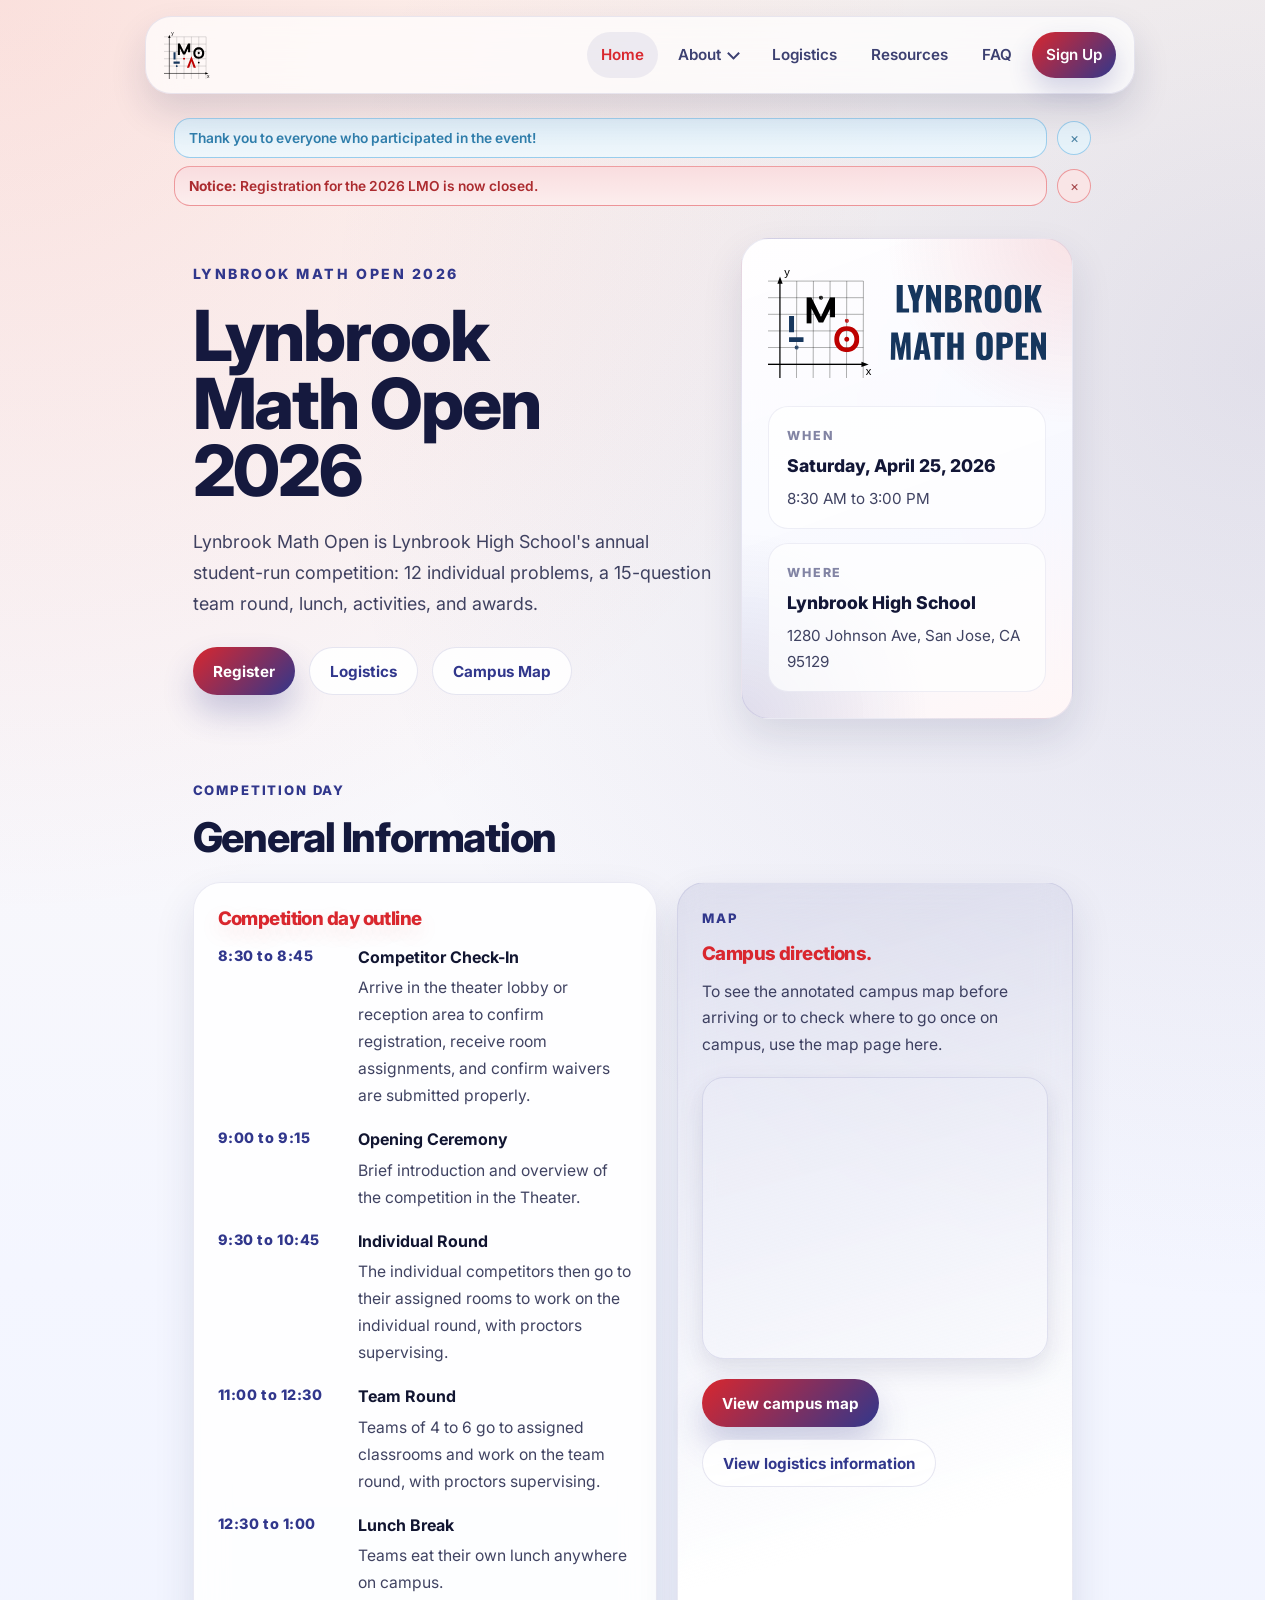
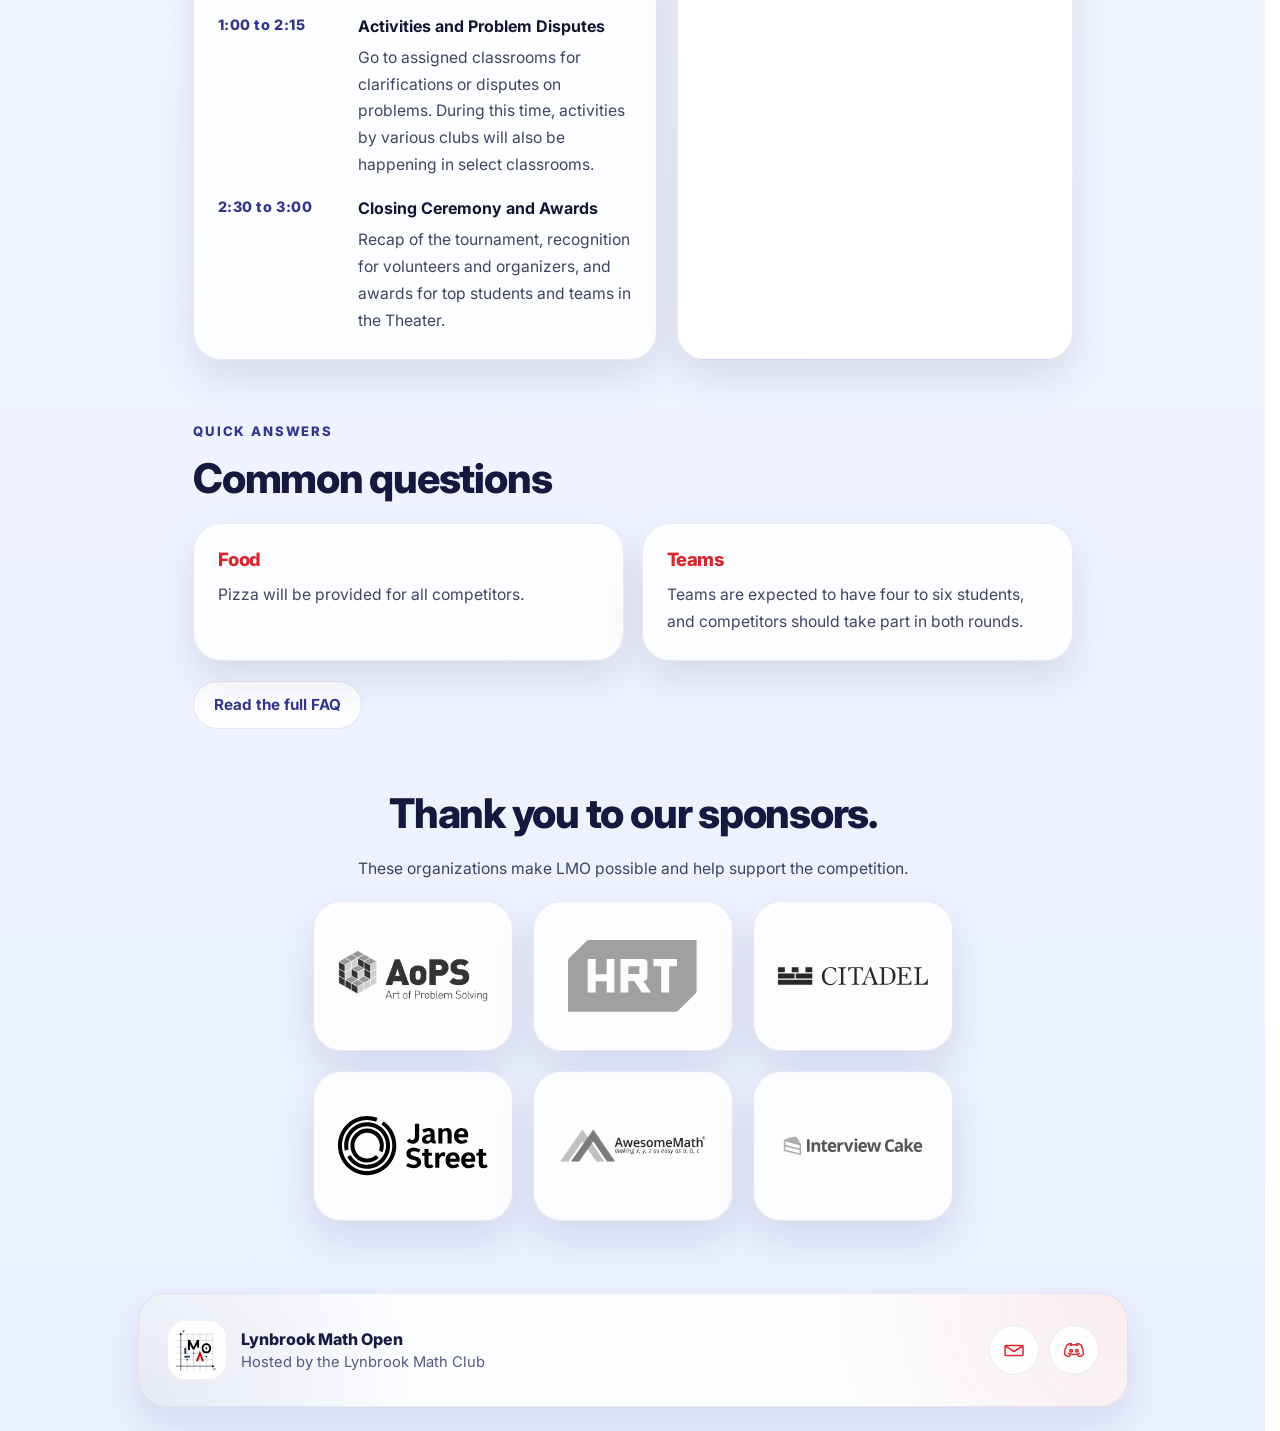
==== commit a308bb06: "feat: updated navbar!" ====
--- a/index.html
+++ b/index.html
@@ -9,9 +9,9 @@
     <link rel="icon" type="image/svg+xml" href="/assets/favicon.svg" />
     <link href="https://fonts.googleapis.com/css2?family=Inter:wght@400;500;600;700;800&display=swap" rel="stylesheet">
     <link rel="stylesheet" href="/style.css">
-    <script defer src="/assets/navbar.js"></script>
-    <script defer src="/assets/hide_dev_banners.js"></script>
-    <script defer src="/assets/footer.js"></script>
+    <script defer src="/navbar.js"></script>
+    <script defer src="/hide_dev_banners.js"></script>
+    <script defer src="/footer.js"></script>
     <script defer src="/sponsors/sponsors.js"></script>
     <script defer src="/home.js"></script>
     <style>
@@ -453,7 +453,6 @@
 
         <section id="sponsors-thanks" class="page-section sponsor-panel" style="text-align:center">
             <div class="sponsor-heading">
-                <!-- <p class="section-eyebrow">Sponsors</p> -->
                 <h2 id="home-sponsors-title">Thank you to our sponsors.</h2>
             </div>
             <p class="sponsor-copy" style="align-self: center">
--- a/style.css
+++ b/style.css
@@ -29,6 +29,7 @@
 
 html {
     scroll-behavior: smooth;
+    scrollbar-gutter: stable;
 }
 
 body {
@@ -332,10 +333,13 @@
 .navbar {
     position: fixed;
     top: 16px;
-    left: 50%;
-    transform: translateX(-50%);
+    left: 12px;
+    right: 12px;
     z-index: 9999;
-    width: min(var(--page-width), calc(100% - 24px));
+    width: auto;
+    max-width: var(--page-width);
+    margin-left: auto;
+    margin-right: auto;
     min-height: var(--nav-height);
     padding: 14px 18px;
     display: flex;
@@ -402,10 +406,13 @@
 
 .nav-links li {
     display: flex;
-    align-items: center;
-}
-
-.nav-links a {
+    flex-direction: column;
+    align-items: stretch;
+    position: relative;
+}
+
+.nav-links a,
+.nav-folder-toggle {
     display: inline-flex;
     align-items: center;
     justify-content: center;
@@ -416,12 +423,19 @@
     color: rgba(33, 38, 93, 0.88);
     font-size: 0.95rem;
     font-weight: 600;
+    font-family: inherit;
     border-radius: 999px;
+    border: 0;
+    background: transparent;
+    cursor: pointer;
     transition: background-color 0.22s ease, color 0.22s ease, transform 0.22s ease;
 }
 
 .nav-links a:hover,
-.nav-links a.current {
+.nav-links a.current,
+.nav-folder-toggle:hover,
+.nav-folder-toggle.current,
+.nav-folder.is-open > .nav-folder-toggle {
     background: rgba(49, 55, 140, 0.08);
     color: var(--accent-red);
 }
@@ -439,9 +453,74 @@
     color: #ffffff;
 }
 
+.nav-folder-toggle {
+    gap: 8px;
+}
+
+.nav-folder-arrow {
+    width: 9px;
+    height: 9px;
+    border-right: 2px solid currentColor;
+    border-bottom: 2px solid currentColor;
+    transform: translateY(-1px) rotate(45deg);
+    transition: transform 0.22s ease;
+}
+
+.nav-folder.is-open > .nav-folder-toggle .nav-folder-arrow {
+    transform: translateY(1px) rotate(225deg);
+}
+
+.nav-submenu {
+    list-style: none;
+    position: absolute;
+    top: calc(100% + 10px);
+    left: 0;
+    min-width: 220px;
+    padding: 10px;
+    margin: 0;
+    display: flex;
+    flex-direction: column;
+    gap: 6px;
+    border-radius: 22px;
+    border: 1px solid rgba(49, 55, 140, 0.08);
+    background: rgba(255, 255, 255, 0.96);
+    box-shadow: 0 18px 36px rgba(31, 36, 86, 0.14);
+    opacity: 0;
+    visibility: hidden;
+    pointer-events: none;
+    transform: translateY(-8px);
+    transition: opacity 0.22s ease, transform 0.22s ease, visibility 0s linear 0.22s;
+}
+
+.nav-folder.is-open > .nav-submenu {
+    opacity: 1;
+    visibility: visible;
+    pointer-events: auto;
+    transform: translateY(0);
+    transition: opacity 0.22s ease, transform 0.22s ease;
+}
+
+.nav-submenu li,
+.nav-submenu a,
+.nav-submenu .nav-folder-toggle {
+    width: 100%;
+}
+
+.nav-submenu a,
+.nav-submenu .nav-folder-toggle {
+    justify-content: flex-start;
+    border-radius: 16px;
+}
+
+.nav-submenu .nav-submenu {
+    top: 0;
+    left: calc(100% + 10px);
+}
+
 .main-text {
     flex: 1;
-    width: min(var(--page-shell-width), calc(100% - 56px));
+    width: 100%;
+    max-width: var(--page-shell-width);
     margin: 0 auto;
     padding: 22px 0 72px;
 }
@@ -767,7 +846,7 @@
         visibility: hidden;
         max-height: 0;
         overflow-x: hidden;
-        overflow-y: auto;
+        overflow-y: hidden;
         overscroll-behavior: contain;
         transform: translateY(-8px);
         transition: opacity 0.22s ease, transform 0.22s ease, max-height 0.28s ease, visibility 0s linear 0.28s;
@@ -781,15 +860,68 @@
         transition: opacity 0.22s ease, transform 0.22s ease, max-height 0.28s ease;
     }
 
+    .nav-links.is-open.scroll-ready {
+        overflow-y: auto;
+    }
+
     .nav-links li,
-    .nav-links a {
+    .nav-links a,
+    .nav-folder-toggle {
         width: 100%;
     }
 
-    .nav-links a {
+    .nav-links a,
+    .nav-folder-toggle {
         justify-content: flex-start;
         padding-left: 16px;
         padding-right: 16px;
+    }
+
+    .nav-folder-toggle {
+        display: flex;
+        justify-content: space-between;
+    }
+
+    .nav-submenu {
+        position: static;
+        min-width: 0;
+        padding: 4px 0 0;
+        margin: 0;
+        border: 0;
+        border-radius: 0;
+        background: transparent;
+        box-shadow: none;
+        opacity: 1;
+        visibility: visible;
+        pointer-events: auto;
+        height: 0;
+        overflow: hidden;
+        transform: none;
+    }
+
+    .nav-submenu .nav-submenu {
+        left: auto;
+        top: auto;
+    }
+
+    .nav-submenu a,
+    .nav-submenu .nav-folder-toggle {
+        border-radius: 14px;
+    }
+
+    .nav-submenu li[data-nav-level="1"] > a,
+    .nav-submenu li[data-nav-level="1"] > .nav-folder-toggle {
+        padding-left: 30px;
+    }
+
+    .nav-submenu li[data-nav-level="2"] > a,
+    .nav-submenu li[data-nav-level="2"] > .nav-folder-toggle {
+        padding-left: 44px;
+    }
+
+    .nav-submenu li[data-nav-level="3"] > a,
+    .nav-submenu li[data-nav-level="3"] > .nav-folder-toggle {
+        padding-left: 58px;
     }
 }
 
@@ -810,7 +942,7 @@
     .main-text,
     .page-title-header,
     .dev-banner {
-        width: min(100%, calc(100% - 34px));
+        width: calc(100% - 34px);
     }
 
     .hover-card,
@@ -854,7 +986,9 @@
 
     .navbar {
         top: 12px;
-        width: calc(100% - 16px);
+        left: 8px;
+        right: 8px;
+        width: auto;
         padding: 12px 14px;
     }
 
@@ -890,9 +1024,8 @@
     }
 }
 
-/* Flatten older page-title headers so signup/team match the newer pages. */
 .page-title-header {
-    width: min(var(--page-shell-width), calc(100vw - 56px));
+    width: min(var(--page-shell-width), calc(100% - 56px));
     margin: 28px auto 0;
     padding: 4px 0 10px;
     background: transparent;
@@ -926,7 +1059,7 @@
 
 @media (max-width: 700px) {
     .page-title-header {
-        width: min(var(--page-shell-width), calc(100vw - 40px));
+        width: min(var(--page-shell-width), calc(100% - 40px));
         margin-top: 22px;
     }
 
